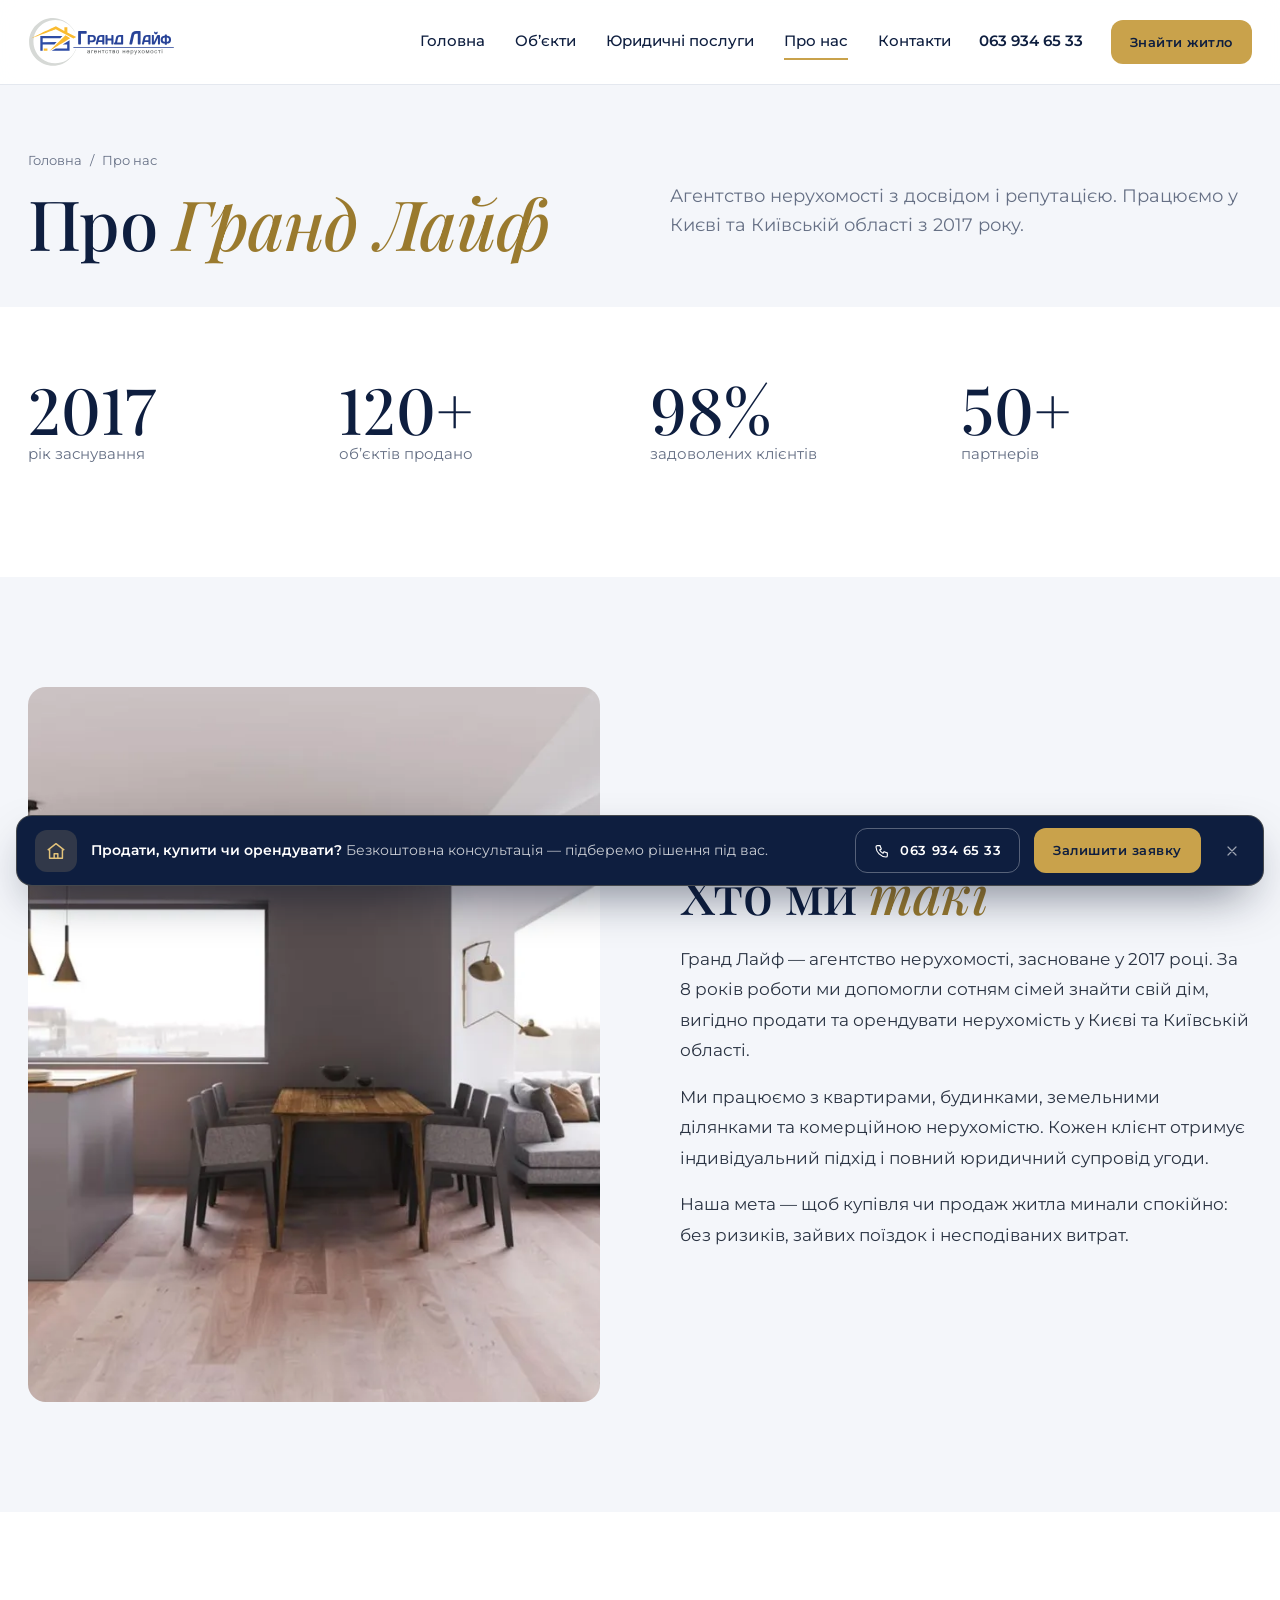
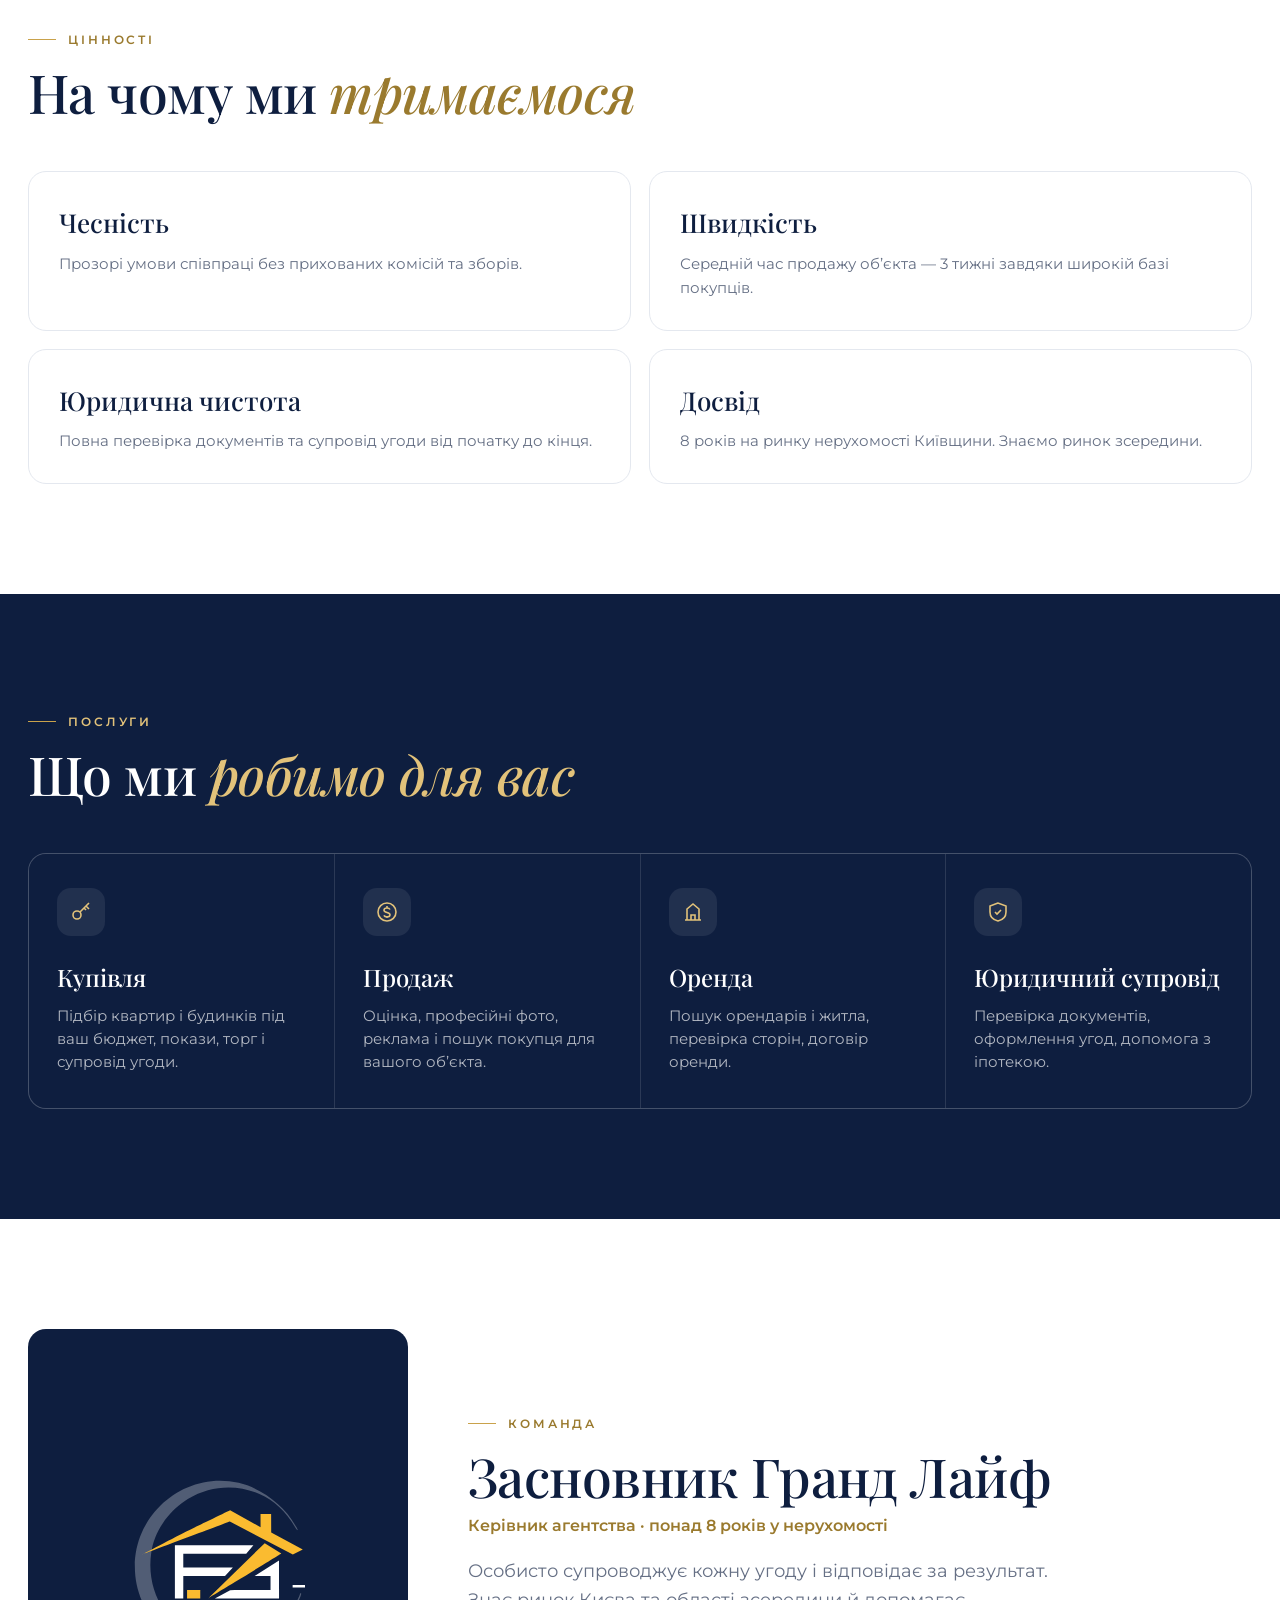
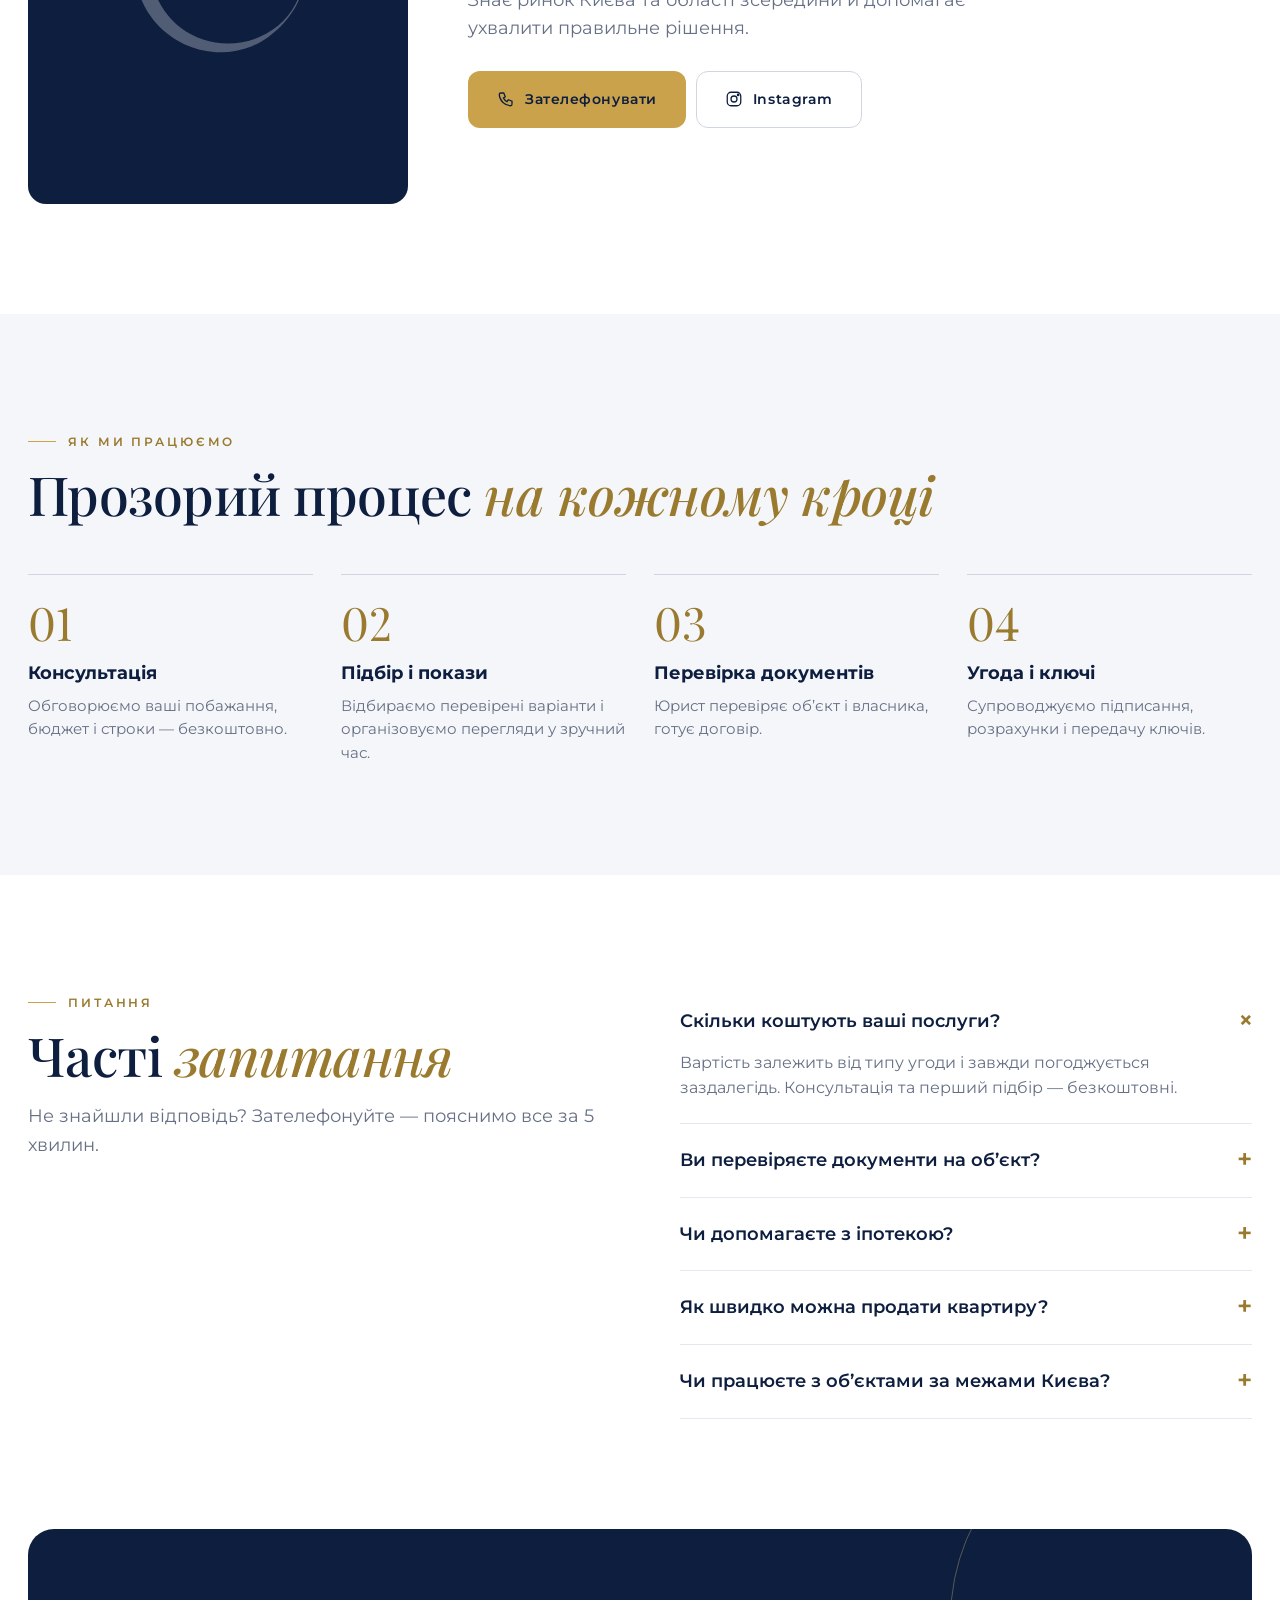
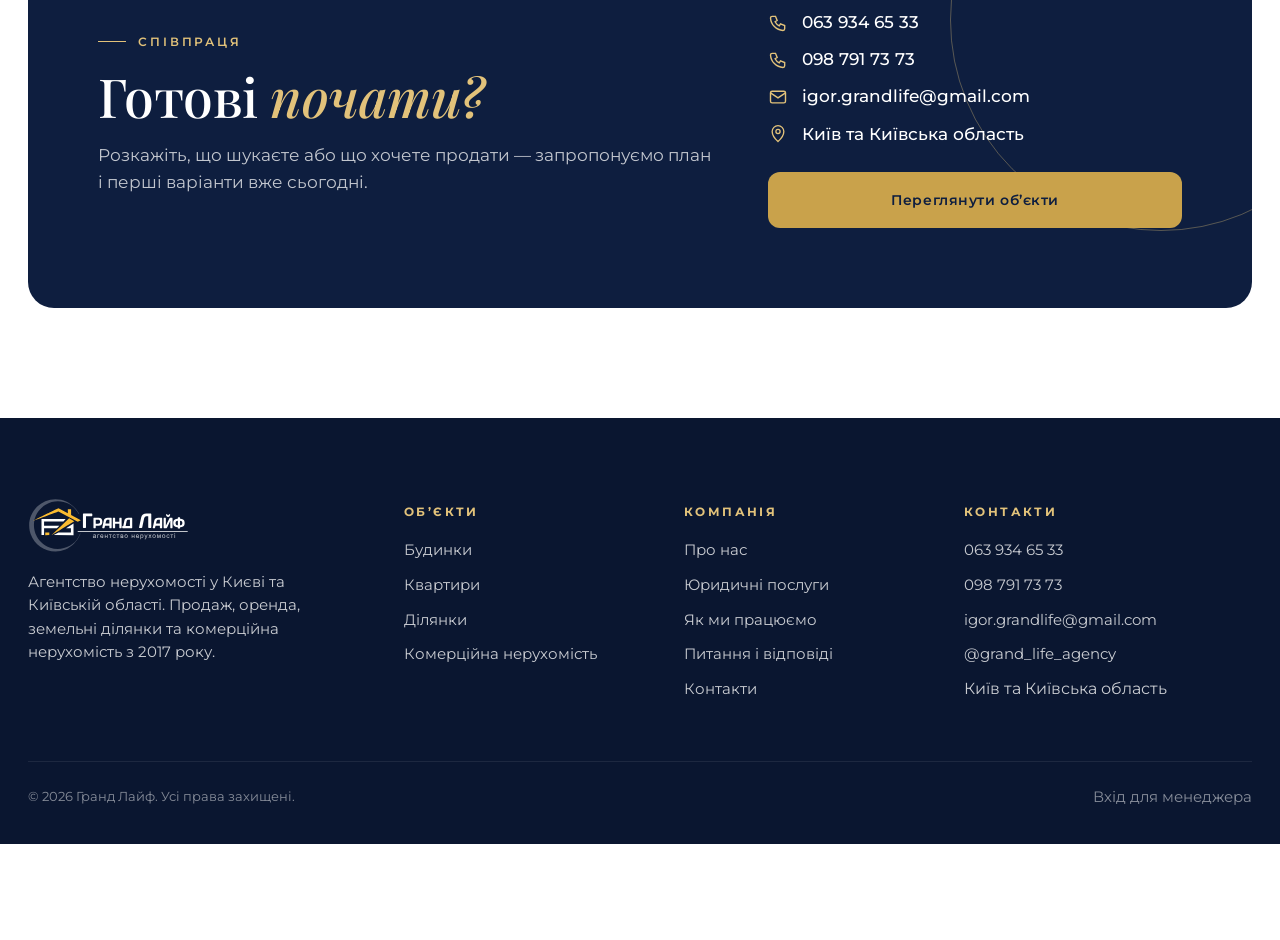
==== about.html @ 52975128 "Add 'Юридичні послуги' page and menu item - legal.html: six legal services from the client (editable" ====
<!DOCTYPE html>
<html lang="uk">
<head>
<meta charset="UTF-8">
<meta name="viewport" content="width=device-width, initial-scale=1.0">
<title>Про нас — Гранд Лайф</title>
<meta name="description" content="Квартири, будинки, земельні ділянки, оренда і комерційна нерухомість у Києві та Київській області. Юридичний супровід угоди з 2017 року.">
<link rel="icon" href="assets/brand/mark.svg" type="image/svg+xml">
<link rel="preconnect" href="https://fonts.googleapis.com"><link rel="preconnect" href="https://fonts.gstatic.com" crossorigin>
<link href="https://fonts.googleapis.com/css2?family=Montserrat:wght@400;500;600;700&family=Playfair+Display:ital,wght@0,400;0,500;0,600;1,500&display=swap" rel="stylesheet">
<link rel="stylesheet" href="theme.css?v=20261131">
<link rel="stylesheet" href="assets/app.css?v=20261131">
<script src="config.js?v=20261131"></script>
</head>
<body>
<main>
  <section class="phead">
    <div class="wrap split" style="align-items:end;gap:60px">
      <div><div class="crumbs"><a href="index.html">Головна</a><span>/</span><span>Про нас</span></div><h1 class="h1 rv" id="aTitle"></h1></div>
      <p class="lead rv" style="--d:.15s" id="aIntro"></p>
    </div>
  </section>

  <section class="sec" style="padding-top:70px">
    <div class="wrap">
      <div class="stats" id="aStats"></div>
    </div>
  </section>

  <section class="sec tint">
    <div class="wrap split">
      <div class="split-img rv-img"><img id="aImg" alt="" loading="lazy"></div>
      <div><span class="kicker rv">Наша історія</span><h2 class="h2 rv" style="margin:14px 0 22px" id="aStoryTitle"></h2><div class="desc" id="aStory"></div></div>
    </div>
  </section>

  <section class="sec">
    <div class="wrap">
      <div class="sec-head"><div><span class="kicker rv">Цінності</span><h2 class="h2 rv">На чому ми <em>тримаємося</em></h2></div></div>
      <div class="values" id="aValues"></div>
    </div>
  </section>

  <section class="sec dark">
    <div class="wrap">
      <div class="sec-head"><div><span class="kicker rv">Послуги</span><h2 class="h2 rv">Що ми <em>робимо для вас</em></h2></div></div>
      <div class="feats rv" id="aServices"></div>
    </div>
  </section>

  <section class="sec" id="team">
    <div class="wrap team">
      <div class="team-photo rv-img" id="tPhoto"></div>
      <div>
        <span class="kicker rv">Команда</span>
        <h2 class="h2 rv" style="margin:14px 0 8px" id="tName"></h2>
        <p class="rv" style="color:var(--accent-ink);font-weight:600;margin:0 0 18px" id="tRole"></p>
        <p class="lead rv" id="tText"></p>
        <div class="rv" style="display:flex;gap:10px;flex-wrap:wrap;margin-top:28px" id="tActions"></div>
      </div>
    </div>
  </section>

  <section class="sec tint" id="process">
    <div class="wrap">
      <div class="sec-head"><div><span class="kicker rv">Як ми працюємо</span><h2 class="h2 rv">Прозорий процес <em>на кожному кроці</em></h2></div></div>
      <div class="steps" id="aSteps"></div>
    </div>
  </section>

  <section class="sec" id="faq">
    <div class="wrap split" style="align-items:start">
      <div><span class="kicker rv">Питання</span><h2 class="h2 rv" style="margin-top:14px">Часті <em>запитання</em></h2><p class="lead rv" style="margin-top:18px">Не знайшли відповідь? Зателефонуйте — пояснимо все за 5 хвилин.</p></div>
      <div class="faq" id="aFaq"></div>
    </div>
  </section>

  <section class="wrap">
    <div class="cta rv">
      <div><span class="kicker">Співпраця</span><h2 class="h2" style="margin:16px 0">Готові <em>почати?</em></h2><p>Розкажіть, що шукаєте або що хочете продати — запропонуємо план і перші варіанти вже сьогодні.</p></div>
      <div class="cta-actions" id="aCta"></div>
    </div>
  </section>
</main>
<script type="module">
import { S, I, esc, layout, reveal, telHref, $ } from './assets/core.js?v=20261131';
layout({ page: 'about' });
const A = S.about;
$('#aTitle').innerHTML = A.title; $('#aIntro').textContent = A.intro;
$('#aStats').innerHTML = A.stats.map(([b, s], i) => `<div class="stat rv" style="--d:${i * .08}s"><b>${esc(b)}</b><span>${esc(s)}</span></div>`).join('');
$('#aImg').src = A.image; $('#aStoryTitle').innerHTML = A.storyTitle;
$('#aStory').innerHTML = A.story.map((p) => `<p class="rv">${esc(p)}</p>`).join('');
$('#aValues').innerHTML = A.values.map(([h, p], i) => `<div class="value rv" style="--d:${(i % 2) * .08}s"><h4>${esc(h)}</h4><p>${esc(p)}</p></div>`).join('');
$('#aServices').innerHTML = A.services.map(([ic, h, p]) => `<div class="feat"><div class="ic">${I[ic]}</div><h4>${esc(h)}</h4><p>${esc(p)}</p></div>`).join('');
const T = A.team;
$('#tPhoto').innerHTML = T.photo ? `<img src="${T.photo}" alt="${esc(T.name)}" style="width:100%;height:100%;object-fit:cover">` : `<img class="mark" src="${S.markLight}" alt="">`;
$('#tName').textContent = T.name; $('#tRole').textContent = T.role; $('#tText').textContent = T.text;
const phone = S.phones?.[0];
$('#tActions').innerHTML = (phone ? `<a class="btn" href="${telHref(phone)}">${I.phone}Зателефонувати</a>` : '') + (S.instagram ? `<a class="btn line" href="https://instagram.com/${esc(S.instagram)}" target="_blank" rel="noopener">${I.insta}Instagram</a>` : '') + (S.telegram ? `<a class="btn line" href="${esc(S.telegram)}" target="_blank" rel="noopener">${I.tg}Telegram</a>` : '');
$('#aSteps').innerHTML = S.steps.map(([h, p], i) => `<div class="step rv" style="--d:${i * .08}s"><h4>${esc(h)}</h4><p>${esc(p)}</p></div>`).join('');
$('#aFaq').innerHTML = A.faq.map(([q, a], i) => `<details class="rv"${i ? '' : ' open'}><summary>${esc(q)}</summary><p>${esc(a)}</p></details>`).join('');
$('#aCta').innerHTML = `<div class="contact-list">${(S.phones || []).map((p) => `<a href="${telHref(p)}">${I.phone}${esc(p)}</a>`).join('')}${S.email ? `<a href="mailto:${esc(S.email)}">${I.mail}${esc(S.email)}</a>` : ''}<a>${I.pin}${esc(S.region)}</a></div><a class="btn" href="catalog.html" style="margin-top:12px">Переглянути об’єкти</a>`;
reveal();
</script>
</body>
</html>
---- theme.css ----
/* Grand Life — глибокий синій, золото, білий */
:root {
  --bg: #FFFFFF; --surface: #FFFFFF; --surface-2: #F4F6FA;
  --ink: #2A3342; --heading: #0E1E3F; --muted: #667085;
  --line: #E4E8EF; --line-strong: #CFD6E2;
  --accent: #C9A24B; --accent-ink: #9A7A2E; --accent-soft: rgba(201, 162, 75, .14); --on-accent: #0E1E3F; --accent-shadow: rgba(201, 162, 75, .6);
  --dark: #0E1E3F; --on-dark: #FFFFFF; --hero-em: #E2C27A;
  --hero-overlay: linear-gradient(90deg, rgba(8, 18, 42, .9) 0%, rgba(8, 18, 42, .62) 42%, rgba(8, 18, 42, .1) 75%), linear-gradient(0deg, rgba(8, 18, 42, .7), transparent 45%);
  --footer-bg: #0A1630; --footer-ink: rgba(255, 255, 255, .78);
  --display: 'Playfair Display', Georgia, serif; --display-weight: 500; --em-style: italic;
  --sans: 'Montserrat', system-ui, -apple-system, 'Segoe UI', sans-serif;
  --card-radius: 18px; --btn-radius: 12px; --logo-h: 50px;
  --ease: cubic-bezier(.22, .7, .15, 1);
}
.btn { font-weight: 600; }
.btn.dark:hover { box-shadow: 0 16px 32px -16px rgba(14, 30, 63, .6); }
---- assets/app.css ----
/* Realty template — layout. Colors and fonts come from theme.css */
* { box-sizing: border-box; }
html { scroll-behavior: smooth; -webkit-text-size-adjust: 100%; }
body { margin: 0; background: var(--bg); color: var(--ink); font-family: var(--sans); font-size: 16px; line-height: 1.6; -webkit-font-smoothing: antialiased; overflow-x: hidden; font-variant-numeric: lining-nums; }
img { max-width: 100%; display: block; }
[hidden] { display: none !important; }
a { color: inherit; }
button, input, select, textarea { font: inherit; color: inherit; }
::selection { background: var(--accent-soft); }
.wrap { width: 100%; max-width: 1280px; margin: 0 auto; padding: 0 28px; }
.sr { position: absolute; width: 1px; height: 1px; overflow: hidden; clip: rect(0 0 0 0); }

/* type */
.kicker { display: inline-flex; align-items: center; gap: 12px; font-size: 12px; font-weight: 600; letter-spacing: .24em; text-transform: uppercase; color: var(--accent-ink); }
.kicker::before { content: ''; width: 28px; height: 1px; background: var(--accent); }
.h1, .h2, .h3 { font-family: var(--display); font-weight: var(--display-weight, 500); margin: 0; letter-spacing: var(--display-tracking, -.01em); color: var(--heading); }
.h1 { font-size: clamp(42px, 6.4vw, 92px); line-height: 1.02; }
.h2 { font-size: clamp(32px, 4.2vw, 56px); line-height: 1.08; }
.h3 { font-size: 26px; line-height: 1.2; }
.h1 em, .h2 em { font-style: var(--em-style, italic); color: var(--accent-ink); }
.lead { font-size: 18px; color: var(--muted); max-width: 580px; }

/* buttons */
.btn { display: inline-flex; align-items: center; justify-content: center; gap: 10px; padding: 16px 28px; border-radius: var(--btn-radius); border: 1px solid transparent; background: var(--accent); color: var(--on-accent); font-weight: 600; font-size: 14px; letter-spacing: .04em; text-decoration: none; cursor: pointer; transition: transform .4s var(--ease), box-shadow .4s var(--ease), background .3s, color .3s, border-color .3s; white-space: nowrap; }
.btn:hover { transform: translateY(-2px); box-shadow: 0 16px 32px -16px var(--accent-shadow); }
.btn svg { width: 18px; height: 18px; flex: none; }
.btn.dark { background: var(--dark); color: var(--on-dark); }
.btn.line { background: transparent; color: var(--heading); border-color: var(--line-strong); }
.btn.line:hover { border-color: var(--accent); box-shadow: none; }
.btn.ghost-light { background: transparent; color: var(--on-dark); border-color: rgba(255, 255, 255, .35); }
.btn.sm { padding: 11px 18px; font-size: 13px; }
.btn.block { width: 100%; }
.link { font-weight: 600; font-size: 14px; color: var(--heading); text-decoration: none; border-bottom: 1px solid var(--accent); padding-bottom: 2px; }
.link:hover { color: var(--accent-ink); }

/* header */
.hdr { position: fixed; inset: 0 0 auto; z-index: 50; transition: background .35s, box-shadow .35s, transform .45s var(--ease); }
.hdr.solid, .hdr.always { background: color-mix(in srgb, var(--bg) 92%, transparent); backdrop-filter: blur(14px); -webkit-backdrop-filter: blur(14px); box-shadow: 0 1px 0 var(--line); }
.hdr.hide { transform: translateY(-100%); }
.hdr .wrap { display: flex; align-items: center; gap: 28px; height: 84px; }
.logo { display: flex; align-items: center; text-decoration: none; flex: none; }
.logo img { height: var(--logo-h, 44px); width: auto; }
.logo .on-dark { display: none; }
.hdr.over-dark:not(.solid) .logo .on-light { display: none; }
.hdr.over-dark:not(.solid) .logo .on-dark { display: block; }
.hdr.over-dark:not(.solid) .nav a, .hdr.over-dark:not(.solid) .hdr-phone { color: var(--on-dark); }
.nav { display: flex; gap: 30px; margin-left: auto; }
.nav a { position: relative; text-decoration: none; font-size: 14.5px; font-weight: 500; color: var(--heading); padding: 6px 0; }
.nav a::after { content: ''; position: absolute; left: 0; right: 0; bottom: 0; height: 1.5px; background: var(--accent); transform: scaleX(0); transform-origin: right; transition: transform .45s var(--ease); }
.nav a:hover::after, .nav a[aria-current]::after { transform: scaleX(1); transform-origin: left; }
.hdr-phone { font-weight: 600; font-size: 14.5px; text-decoration: none; color: var(--heading); white-space: nowrap; }
.burger { display: none; margin-left: auto; width: 46px; height: 46px; border-radius: 50%; border: 1px solid var(--line-strong); background: var(--surface); cursor: pointer; position: relative; }
.burger span { position: absolute; left: 14px; right: 14px; height: 1.5px; background: var(--heading); transition: transform .35s var(--ease); }
.burger span:first-child { top: 19px; } .burger span:last-child { top: 26px; }
.menu-open .burger span:first-child { transform: translateY(3.5px) rotate(45deg); }
.menu-open .burger span:last-child { transform: translateY(-3.5px) rotate(-45deg); }
.drawer { position: fixed; inset: 0; z-index: 45; background: var(--dark); color: var(--on-dark); padding: 110px 28px 40px; display: flex; flex-direction: column; gap: 6px; transform: translateY(-100%); transition: transform .6s var(--ease); }
.menu-open .drawer { transform: none; }
.menu-open { overflow: hidden; }
.drawer a.big { font-family: var(--display); font-size: 40px; text-decoration: none; color: var(--on-dark); line-height: 1.3; }
.drawer .btn { margin-top: 28px; }
.drawer small { margin-top: auto; color: rgba(255, 255, 255, .6); }
.menu-open .hdr { background: transparent !important; box-shadow: none !important; }
.menu-open .hdr .logo .on-light { display: none; }
.menu-open .hdr .logo .on-dark { display: block; }
.menu-open .burger { background: transparent; border-color: rgba(255, 255, 255, .35); }
.menu-open .burger span { background: #fff; }

/* hero */
.hero { position: relative; min-height: 100svh; display: flex; align-items: flex-end; color: var(--on-dark); overflow: hidden; background: var(--dark); }
.hero-bg { position: absolute; inset: 0; }
.hero-bg img { width: 100%; height: 100%; object-fit: cover; transform: scale(1.08); animation: heroZoom 14s var(--ease) forwards; }
@keyframes heroZoom { to { transform: scale(1); } }
.hero-bg::after { content: ''; position: absolute; inset: 0; background: var(--hero-overlay); }
.hero .wrap { position: relative; padding-top: 140px; padding-bottom: 60px; }
.hero .h1 { color: #fff; max-width: 900px; }
.hero .h1 em { color: var(--hero-em); }
.hero .lead { color: rgba(255, 255, 255, .82); margin: 24px 0 0; }
.hero .kicker { color: var(--hero-em); }
.hero .kicker::before { background: var(--hero-em); }

/* search box */
.qsearch { margin-top: 46px; display: grid; grid-template-columns: 1.1fr 1fr 1fr auto; background: var(--surface); border-radius: var(--card-radius); padding: 10px; gap: 6px; box-shadow: 0 30px 60px -30px rgba(0, 0, 0, .5); color: var(--ink); max-width: 980px; }
.qsearch label { display: flex; flex-direction: column; padding: 8px 16px; border-right: 1px solid var(--line); }
.qsearch label:nth-child(3) { border-right: 0; }
.qsearch span { font-size: 11px; font-weight: 600; letter-spacing: .14em; text-transform: uppercase; color: var(--muted); }
.qsearch select, .qsearch input { border: 0; background: transparent; padding: 4px 0; font-size: 15.5px; font-weight: 500; outline: none; width: 100%; }
.qsearch .btn { border-radius: calc(var(--card-radius) - 6px); }
.hero-stats { display: flex; gap: 46px; margin-top: 48px; flex-wrap: wrap; }
.qsearch select.cur { width: auto; padding: 0 0 0 6px; font-size: 11px; font-weight: 700; letter-spacing: .1em; color: var(--muted); cursor: pointer; }
.qsearch .lbl-row { display: flex; align-items: center; gap: 2px; }
.cur-switch { display: inline-flex; gap: 4px; margin-left: 8px; vertical-align: middle; }
.cur-switch button { border: 1px solid var(--line); background: transparent; border-radius: 999px; padding: 1px 9px; font: inherit; font-size: 12px; cursor: pointer; color: var(--muted); letter-spacing: 0; text-transform: none; }
.cur-switch button[aria-pressed="true"] { background: var(--heading); color: #fff; border-color: var(--heading); }
.hero-stats b { display: block; font-family: var(--display); font-size: 40px; font-weight: 500; line-height: 1; color: #fff; }
.hero-stats span { font-size: 13px; color: rgba(255, 255, 255, .7); }

/* sections */
.sec { padding: 110px 0; }
.sec.tint { background: var(--surface-2); }
.sec.dark { background: var(--dark); color: var(--on-dark); }
.sec.dark .h2 { color: #fff; }
.sec.dark .h2 em { color: var(--hero-em); }
.sec.dark .kicker { color: var(--hero-em); }
.sec.dark .lead { color: rgba(255, 255, 255, .72); }
.sec-head { display: flex; justify-content: space-between; align-items: flex-end; gap: 30px; flex-wrap: wrap; margin-bottom: 50px; }
.sec-head .h2 { margin-top: 14px; }

/* categories */
.cats { display: grid; grid-template-columns: repeat(4, 1fr); gap: 18px; }
.cat { position: relative; aspect-ratio: 3 / 4; border-radius: var(--card-radius); overflow: hidden; color: #fff; text-decoration: none; display: flex; flex-direction: column; justify-content: flex-end; padding: 26px; isolation: isolate; }
.cat img { position: absolute; inset: 0; width: 100%; height: 100%; object-fit: cover; z-index: -2; transition: transform 1.2s var(--ease); }
.cat::before { content: ''; position: absolute; inset: 0; z-index: -1; background: linear-gradient(180deg, rgba(0, 0, 0, 0) 35%, rgba(0, 0, 0, .72)); }
.cat:hover img { transform: scale(1.07); }
.cat b { font-family: var(--display); font-size: 30px; font-weight: 500; line-height: 1.1; }
.cat span { font-size: 14px; opacity: .85; margin-top: 4px; }
.cat i { position: absolute; top: 20px; right: 20px; font-style: normal; font-size: 12px; font-weight: 600; padding: 7px 12px; border-radius: 999px; background: rgba(255, 255, 255, .18); backdrop-filter: blur(8px); }

/* property cards */
.grid { display: grid; grid-template-columns: repeat(3, 1fr); gap: 30px 24px; }
.pcard { display: flex; flex-direction: column; text-decoration: none; color: inherit; background: var(--surface); border: 1px solid var(--line); border-radius: var(--card-radius); overflow: hidden; transition: transform .5s var(--ease), box-shadow .5s var(--ease), border-color .3s; }
.pcard:hover { transform: translateY(-6px); box-shadow: 0 30px 50px -30px rgba(0, 0, 0, .35); border-color: var(--line-strong); }
.pcard-img { position: relative; aspect-ratio: 4 / 3; overflow: hidden; background: var(--surface-2); }
.pcard-img img { width: 100%; height: 100%; object-fit: cover; transition: transform 1.1s var(--ease); }
.pcard:hover .pcard-img img { transform: scale(1.06); }
.pcard-img .noimg { position: absolute; inset: 0; display: grid; place-items: center; }
.pcard-img .noimg img { width: 90px; height: auto; opacity: .35; object-fit: contain; }
.badges { position: absolute; left: 14px; top: 14px; display: flex; gap: 6px; flex-wrap: wrap; }
.badge { font-size: 11.5px; font-weight: 600; letter-spacing: .06em; padding: 6px 11px; border-radius: 999px; background: rgba(255, 255, 255, .94); color: var(--heading); }
.badge.accent { background: var(--accent); color: var(--on-accent); }
.badge.sold { background: #2B2B2B; color: #fff; }
.pcount { position: absolute; right: 14px; bottom: 14px; font-size: 12px; font-weight: 600; padding: 5px 10px; border-radius: 999px; background: rgba(0, 0, 0, .55); color: #fff; display: inline-flex; gap: 6px; align-items: center; }
.pcount svg { width: 14px; height: 14px; }
.pcard-body { padding: 20px 22px 22px; display: flex; flex-direction: column; gap: 8px; flex: 1; }
.price { font-family: var(--display); font-size: 28px; font-weight: 500; color: var(--heading); line-height: 1.1; }
.price small { font-family: var(--sans); font-size: 13px; color: var(--muted); font-weight: 500; }
.price-alt { display: block; margin-top: 4px; font-family: var(--sans); font-size: 13px; font-weight: 500; color: var(--muted); letter-spacing: 0; }
.pcard h3 { margin: 0; font-size: 16.5px; font-weight: 600; line-height: 1.35; color: var(--heading); }
.loc { display: flex; gap: 6px; align-items: flex-start; font-size: 14px; color: var(--muted); }
.loc svg { width: 16px; height: 16px; flex: none; margin-top: 2px; color: var(--accent-ink); }
.specs { display: flex; gap: 16px; flex-wrap: wrap; margin-top: auto; padding-top: 14px; border-top: 1px solid var(--line); font-size: 13.5px; color: var(--ink); }
.specs span { display: inline-flex; align-items: center; gap: 6px; }
.specs svg { width: 16px; height: 16px; color: var(--accent-ink); }
.pcard.is-sold .pcard-img img { filter: grayscale(.8); }
.grid.list { grid-template-columns: 1fr; }
.grid.list .pcard { flex-direction: row; }
.grid.list .pcard-img { width: 340px; flex: none; aspect-ratio: auto; min-height: 230px; }
.skeleton { border-radius: var(--card-radius); background: linear-gradient(100deg, var(--surface-2) 30%, var(--surface) 50%, var(--surface-2) 70%); background-size: 300% 100%; animation: sk 1.5s infinite; min-height: 380px; }
@keyframes sk { to { background-position: -300% 0; } }
.empty { grid-column: 1 / -1; padding: 60px 30px; text-align: center; color: var(--muted); border: 1px dashed var(--line-strong); border-radius: var(--card-radius); }
.empty b { display: block; font-family: var(--display); font-size: 28px; font-weight: 500; color: var(--heading); margin-bottom: 8px; }

/* features / steps */
.feats { display: grid; grid-template-columns: repeat(4, 1fr); gap: 1px; background: var(--line); border: 1px solid var(--line); border-radius: var(--card-radius); overflow: hidden; }
.feat { background: var(--surface); padding: 34px 28px; }
.sec.dark .feats { background: rgba(255, 255, 255, .12); border-color: rgba(255, 255, 255, .12); }
.sec.dark .feat { background: var(--dark); }
.feat .ic { width: 48px; height: 48px; border-radius: 14px; display: grid; place-items: center; background: var(--accent-soft); color: var(--accent-ink); margin-bottom: 22px; }
.sec.dark .feat .ic { background: rgba(255, 255, 255, .08); color: var(--hero-em); }
.feat .ic svg { width: 24px; height: 24px; }
.feat h4 { margin: 0 0 8px; font-family: var(--display); font-size: 24px; font-weight: 500; color: var(--heading); }
.sec.dark .feat h4 { color: #fff; }
.feat p { margin: 0; font-size: 14.5px; color: var(--muted); }
.sec.dark .feat p { color: rgba(255, 255, 255, .68); }
.steps { counter-reset: s; display: grid; grid-template-columns: repeat(4, 1fr); gap: 28px; }
.step { counter-increment: s; padding-top: 24px; border-top: 1px solid var(--line-strong); }
.step::before { content: '0' counter(s); display: block; font-family: var(--display); font-size: 46px; color: var(--accent-ink); line-height: 1; margin-bottom: 14px; }
.step h4 { margin: 0 0 8px; font-size: 18px; color: var(--heading); }
.step p { margin: 0; font-size: 14.5px; color: var(--muted); }

/* split */
.split { display: grid; grid-template-columns: 1fr 1fr; gap: 80px; align-items: center; }
.split-img { border-radius: var(--card-radius); overflow: hidden; aspect-ratio: 4 / 5; position: relative; }
.split-img img { width: 100%; height: 100%; object-fit: cover; }
.split-img .float { position: absolute; left: 22px; bottom: 22px; right: 22px; background: var(--surface); border-radius: calc(var(--card-radius) - 4px); padding: 20px 22px; display: flex; gap: 18px; align-items: center; box-shadow: 0 20px 40px -20px rgba(0, 0, 0, .4); }
.split-img .float b { font-family: var(--display); font-size: 38px; color: var(--accent-ink); line-height: 1; font-weight: 500; }
.split-img .float span { font-size: 14px; color: var(--muted); }
.checks { list-style: none; padding: 0; margin: 28px 0 36px; display: grid; gap: 14px; }
.checks li { display: flex; gap: 14px; align-items: flex-start; }
.checks svg { width: 22px; height: 22px; flex: none; color: var(--accent-ink); margin-top: 2px; }
.checks b { display: block; color: var(--heading); }
.checks span { font-size: 14.5px; color: var(--muted); }

/* stats strip */
.stats { display: grid; grid-template-columns: repeat(4, 1fr); gap: 20px; }
.stat b { display: block; font-family: var(--display); font-size: clamp(44px, 5vw, 68px); font-weight: 500; line-height: 1; color: var(--heading); }
.stat span { color: var(--muted); font-size: 14.5px; }

/* contact band */
.cta { position: relative; overflow: hidden; border-radius: calc(var(--card-radius) + 8px); background: var(--dark); color: var(--on-dark); padding: 80px 70px; display: grid; grid-template-columns: 1.2fr .8fr; gap: 50px; align-items: center; }
.cta::after { content: ''; position: absolute; right: -120px; top: -120px; width: 420px; height: 420px; border-radius: 50%; border: 1px solid var(--hero-em); opacity: .35; }
.cta .h2 { color: #fff; }
.cta .kicker { color: var(--hero-em); }
.cta .kicker::before { background: var(--hero-em); }
.cta .h2 em { color: var(--hero-em); }
.cta p { color: rgba(255, 255, 255, .75); font-size: 17px; }
.cta-actions { display: flex; flex-direction: column; gap: 12px; position: relative; z-index: 1; }
.contact-list { display: grid; gap: 10px; }
.contact-list a { display: flex; gap: 14px; align-items: center; text-decoration: none; color: #fff; font-size: 17px; font-weight: 500; }
.contact-list svg { width: 20px; height: 20px; color: var(--hero-em); }

/* footer */
.ftr { background: var(--footer-bg); color: var(--footer-ink); padding: 80px 0 34px; margin-top: 110px; }
.ftr-grid { display: grid; grid-template-columns: 1.4fr 1fr 1fr 1.2fr; gap: 40px; }
.ftr p { font-size: 14.5px; max-width: 330px; margin: 18px 0 0; }
.ftr h5 { margin: 4px 0 16px; font-size: 12px; letter-spacing: .2em; text-transform: uppercase; color: var(--hero-em); }
.ftr ul { list-style: none; padding: 0; margin: 0; display: grid; gap: 9px; }
.ftr a { text-decoration: none; font-size: 14.5px; }
.ftr a:hover { color: var(--hero-em); }
.ftr-bottom { display: flex; justify-content: space-between; flex-wrap: wrap; gap: 14px; margin-top: 60px; padding-top: 24px; border-top: 1px solid rgba(255, 255, 255, .12); font-size: 13px; opacity: .65; }

/* page head */
.phead { padding: 150px 0 50px; background: var(--surface-2); }
.phead .h1 { font-size: clamp(38px, 5.4vw, 72px); margin-top: 16px; }
.crumbs { font-size: 13px; color: var(--muted); display: flex; gap: 8px; flex-wrap: wrap; }
.crumbs a { text-decoration: none; }
.crumbs a:hover { color: var(--accent-ink); }

/* catalog */
.cat-layout { display: grid; grid-template-columns: 300px 1fr; gap: 40px; align-items: start; padding-top: 40px; }
.filters { position: sticky; top: 104px; background: var(--surface); border: 1px solid var(--line); border-radius: var(--card-radius); padding: 24px; display: grid; gap: 22px; max-height: calc(100vh - 124px); overflow: auto; }
.filters h3 { margin: 0; font-size: 18px; color: var(--heading); display: flex; justify-content: space-between; align-items: center; }
.filters h3 button { border: 0; background: none; color: var(--accent-ink); font-size: 13px; font-weight: 600; cursor: pointer; }
.fgroup > span { display: block; font-size: 12px; font-weight: 600; letter-spacing: .14em; text-transform: uppercase; color: var(--muted); margin-bottom: 10px; }
.chips { display: flex; flex-wrap: wrap; gap: 6px; }
.chip { border: 1px solid var(--line-strong); background: var(--surface); border-radius: 999px; padding: 8px 14px; font-size: 13.5px; font-weight: 500; cursor: pointer; transition: .25s; color: var(--ink); }
.chip:hover { border-color: var(--accent); }
.chip[aria-pressed="true"] { background: var(--dark); border-color: var(--dark); color: var(--on-dark); }
.range { display: grid; grid-template-columns: 1fr 1fr; gap: 8px; }
.field { width: 100%; border: 1px solid var(--line-strong); border-radius: 12px; padding: 12px 14px; background: var(--bg); font-size: 14.5px; outline: none; transition: border-color .25s, box-shadow .25s; }
.field::placeholder { color: color-mix(in srgb, var(--muted) 55%, transparent); }
.field:focus { border-color: var(--accent); box-shadow: 0 0 0 4px var(--accent-soft); }
.check { display: flex; gap: 10px; align-items: center; font-size: 14.5px; cursor: pointer; }
.check input { width: 18px; height: 18px; accent-color: var(--accent-ink); }
.toolbar { display: flex; justify-content: space-between; align-items: center; gap: 14px; flex-wrap: wrap; margin-bottom: 24px; }
.toolbar .count { font-size: 15px; color: var(--muted); }
.toolbar .count b { color: var(--heading); font-size: 18px; }
.toolbar-r { display: flex; gap: 10px; align-items: center; }
.toolbar select { width: auto; padding: 11px 14px; }
.viewbtn { width: 44px; height: 44px; border-radius: 12px; border: 1px solid var(--line-strong); background: var(--surface); display: grid; place-items: center; cursor: pointer; }
.viewbtn[aria-pressed="true"] { background: var(--dark); color: var(--on-dark); border-color: var(--dark); }
.viewbtn svg { width: 18px; height: 18px; }
.filters-open { display: none; }
.active-tags { display: flex; gap: 8px; flex-wrap: wrap; margin-bottom: 18px; }
.active-tags button { border: 0; background: var(--accent-soft); color: var(--accent-ink); border-radius: 999px; padding: 7px 12px; font-size: 13px; font-weight: 600; cursor: pointer; }

/* object page */
.obj { padding-top: 110px; }
.gallery { display: grid; grid-template-columns: 2fr 1fr; grid-template-rows: 1fr 1fr; gap: 10px; height: min(620px, 70vh); border-radius: var(--card-radius); overflow: hidden; margin-top: 22px; }
.gallery button { border: 0; padding: 0; cursor: zoom-in; position: relative; overflow: hidden; background: var(--surface-2); }
.gallery button img { width: 100%; height: 100%; object-fit: cover; transition: transform 1s var(--ease); }
.gallery button:hover img { transform: scale(1.04); }
.gallery button:first-child { grid-row: span 2; }
.gallery.one { grid-template-columns: 1fr; }
.gallery.two { grid-template-columns: 1fr 1fr; grid-template-rows: 1fr; }
.gallery.two button:first-child { grid-row: auto; }
.gallery .more { position: absolute; inset: 0; background: rgba(0, 0, 0, .45); color: #fff; display: grid; place-items: center; font-size: 18px; font-weight: 600; }
.gallery .noimg { display: grid; place-items: center; height: 100%; }
.gallery .noimg img { width: 140px; height: auto; opacity: .3; object-fit: contain; }
.obj-grid { display: grid; grid-template-columns: 1fr 380px; gap: 50px; margin-top: 40px; align-items: start; }
.obj-title { display: flex; flex-wrap: wrap; gap: 8px; margin-bottom: 14px; }
.obj-title .badge { background: var(--accent-soft); color: var(--accent-ink); }
.obj .h1 { font-size: clamp(32px, 4vw, 52px); }
.obj .loc { font-size: 16px; margin-top: 12px; }
.keyfacts { display: grid; grid-template-columns: repeat(4, 1fr); gap: 1px; background: var(--line); border: 1px solid var(--line); border-radius: var(--card-radius); overflow: hidden; margin: 34px 0; }
.keyfacts div { background: var(--surface); padding: 20px; }
.keyfacts b { display: block; font-family: var(--display); font-size: 26px; font-weight: 500; color: var(--heading); line-height: 1.1; }
.keyfacts span { font-size: 13px; color: var(--muted); }
.block { padding: 34px 0; border-top: 1px solid var(--line); }
.block > h2 { font-family: var(--display); font-weight: 500; font-size: 30px; margin: 0 0 20px; color: var(--heading); }
.desc { font-size: 16.5px; line-height: 1.85; color: var(--ink); }
.desc p { margin: 0 0 16px; white-space: pre-line; }
.desc .dh { font-family: var(--sans); font-size: 13px; font-weight: 700; letter-spacing: .14em; text-transform: uppercase; color: var(--accent-ink); margin: 26px 0 8px; }
.desc .dh:first-child { margin-top: 0; }
.desc.clamped { max-height: 360px; overflow: hidden; -webkit-mask-image: linear-gradient(#000 70%, transparent); mask-image: linear-gradient(#000 70%, transparent); }
.spec-table { display: grid; grid-template-columns: 1fr 1fr; gap: 0 40px; }
.spec-table div { display: flex; justify-content: space-between; gap: 16px; padding: 13px 0; border-bottom: 1px solid var(--line); font-size: 15px; }
.spec-table span { color: var(--muted); }
.spec-table b { font-weight: 600; color: var(--heading); text-align: right; }
.feat-list { display: flex; flex-wrap: wrap; gap: 10px; }
.feat-list span { display: inline-flex; align-items: center; gap: 8px; padding: 10px 14px; border-radius: 12px; background: var(--surface-2); font-size: 14.5px; }
.feat-list svg { width: 16px; height: 16px; color: var(--accent-ink); }
.side { position: sticky; top: 104px; display: grid; gap: 16px; }
.side-card { background: var(--surface); border: 1px solid var(--line); border-radius: var(--card-radius); padding: 28px; box-shadow: 0 30px 60px -40px rgba(0, 0, 0, .3); }
.side-card .price { font-size: 38px; }
.side-card .per { color: var(--muted); font-size: 14px; margin-top: 4px; }
.side-card hr { border: 0; border-top: 1px solid var(--line); margin: 22px 0; }
.agent { display: flex; gap: 14px; align-items: center; margin-bottom: 18px; }
.agent .av { width: 52px; height: 52px; border-radius: 50%; background: var(--dark); display: grid; place-items: center; overflow: hidden; flex: none; }
.agent .av img { width: 70%; height: auto; }
.agent b { display: block; color: var(--heading); }
.agent span { font-size: 13px; color: var(--muted); }
.side-actions { display: grid; gap: 10px; }
.side-actions .row { display: grid; grid-template-columns: 1fr 1fr; gap: 10px; }
.calc { display: grid; gap: 12px; }
.calc label { display: grid; gap: 6px; font-size: 13px; color: var(--muted); }
.calc output { display: block; font-family: var(--display); font-size: 32px; color: var(--heading); }
.calc input[type=range] { width: 100%; accent-color: var(--accent-ink); }
.map-link { display: flex; gap: 14px; align-items: center; padding: 20px; border-radius: var(--card-radius); background: var(--surface-2); text-decoration: none; }
.map-link svg { width: 28px; height: 28px; color: var(--accent-ink); flex: none; }
.map-link b { display: block; color: var(--heading); }
.map-link span { font-size: 14px; color: var(--muted); }
.lightbox { position: fixed; inset: 0; z-index: 90; background: rgba(8, 10, 14, .95); display: grid; grid-template-rows: auto 1fr auto; opacity: 0; visibility: hidden; transition: opacity .35s; }
.lightbox.open { opacity: 1; visibility: visible; }
.lb-top { display: flex; justify-content: space-between; align-items: center; padding: 18px 24px; color: #fff; font-size: 14px; }
.lb-stage { position: relative; display: grid; place-items: center; overflow: hidden; touch-action: pan-y; }
.lb-stage img { max-width: 92vw; max-height: 78vh; object-fit: contain; border-radius: 8px; }
.lb-btn { position: absolute; top: 50%; transform: translateY(-50%); width: 56px; height: 56px; border-radius: 50%; border: 1px solid rgba(255, 255, 255, .3); background: rgba(255, 255, 255, .08); color: #fff; cursor: pointer; display: grid; place-items: center; }
.lb-btn svg { width: 22px; height: 22px; }
.lb-prev { left: 20px; } .lb-next { right: 20px; }
.lb-close { border: 0; background: none; color: #fff; cursor: pointer; width: 44px; height: 44px; display: grid; place-items: center; }
.lb-close svg { width: 24px; height: 24px; }
.lb-thumbs { display: flex; gap: 8px; justify-content: center; padding: 16px; overflow-x: auto; }
.lb-thumbs button { border: 2px solid transparent; padding: 0; border-radius: 8px; overflow: hidden; width: 74px; height: 54px; flex: none; cursor: pointer; opacity: .55; background: none; }
.lb-thumbs button[aria-current] { border-color: var(--hero-em); opacity: 1; }
.lb-thumbs img { width: 100%; height: 100%; object-fit: cover; }
.mobile-bar { display: none; }

/* about */
.values { display: grid; grid-template-columns: repeat(2, 1fr); gap: 18px; }
.value { padding: 30px; border-radius: var(--card-radius); background: var(--surface); border: 1px solid var(--line); }
.value h4 { margin: 0 0 8px; font-family: var(--display); font-size: 26px; font-weight: 500; color: var(--heading); }
.value p { margin: 0; color: var(--muted); font-size: 15px; }
.team { display: grid; grid-template-columns: 380px 1fr; gap: 60px; align-items: center; }
.team-photo { aspect-ratio: 4 / 5; border-radius: var(--card-radius); background: var(--dark); display: grid; place-items: center; overflow: hidden; }
.team-photo img.mark { width: 46%; height: auto; }
.faq details { border-bottom: 1px solid var(--line); padding: 22px 0; }
.faq summary { cursor: pointer; list-style: none; display: flex; justify-content: space-between; gap: 20px; font-size: 18px; font-weight: 600; color: var(--heading); }
.faq summary::-webkit-details-marker { display: none; }
.faq summary::after { content: '+'; font-size: 26px; line-height: 1; color: var(--accent-ink); transition: transform .3s; }
.faq details[open] summary::after { transform: rotate(45deg); }
.faq p { margin: 14px 0 0; color: var(--muted); max-width: 760px; }

/* reveal */
.js .rv { opacity: 0; transform: translateY(34px); transition: opacity .9s var(--ease), transform 1s var(--ease); transition-delay: var(--d, 0s); }
.js .rv.in { opacity: 1; transform: none; }
.js .rv-img > img { clip-path: inset(0 0 100% 0); transition: clip-path 1.3s var(--ease), transform 1.2s var(--ease); transition-delay: var(--d, 0s); }
.js .rv-img.in > img { clip-path: inset(0 0 0 0); }
@media (prefers-reduced-motion: reduce) { *, *::before, *::after { animation: none !important; transition: none !important; } .js .rv, .js .rv-img > img { opacity: 1; transform: none; clip-path: none; } }

/* toast */
.toast { position: fixed; left: 50%; bottom: 26px; transform: translateX(-50%); background: var(--dark); color: var(--on-dark); padding: 12px 20px; border-radius: 999px; font-size: 14px; font-weight: 600; z-index: 100; animation: tin .3s var(--ease); }
@keyframes tin { from { opacity: 0; transform: translate(-50%, 10px); } }

/* responsive */
@media (max-width: 1100px) {
  .nav, .hdr-phone, .hdr .wrap > .btn { display: none; }
  .burger { display: block; }
  .cats { grid-template-columns: repeat(2, 1fr); }
  .grid { grid-template-columns: repeat(2, 1fr); }
  .feats, .steps, .stats { grid-template-columns: repeat(2, 1fr); }
  .split, .team { grid-template-columns: 1fr; gap: 50px; }
  .split-img { aspect-ratio: 4 / 3; }
  .cta { grid-template-columns: 1fr; padding: 60px 40px; }
  .ftr-grid { grid-template-columns: 1fr 1fr; }
  .cat-layout { grid-template-columns: 1fr; }
  .filters { position: fixed; inset: 0; z-index: 70; border-radius: 0; max-height: none; transform: translateX(-100%); transition: transform .5s var(--ease); padding: 24px 22px 100px; }
  .filters.open { transform: none; }
  .filters-open { display: inline-flex; }
  .filters .apply { position: fixed; left: 22px; right: 22px; bottom: 20px; }
  .obj-grid { grid-template-columns: 1fr; }
  .side { position: static; }
}
@media (min-width: 1101px) { .filters .apply, .filters .close-f { display: none; } }
@media (max-width: 760px) {
  .wrap { padding: 0 18px; }
  .hdr .wrap { height: 70px; }
  .logo img { height: calc(var(--logo-h, 44px) * .82); }
  .hero .wrap { padding-bottom: 36px; }
  .qsearch { grid-template-columns: 1fr; }
  .qsearch label { border-right: 0; border-bottom: 1px solid var(--line); }
  .qsearch label:nth-child(3) { border-bottom: 0; }
  .hero-stats { gap: 26px; }
  .hero-stats b { font-size: 32px; }
  .sec { padding: 76px 0; }
  .cats { gap: 12px; }
  .cat { padding: 18px; aspect-ratio: 3 / 3.6; }
  .cat b { font-size: 22px; }
  .grid, .feats, .steps { grid-template-columns: 1fr; }
  .stats { grid-template-columns: 1fr 1fr; gap: 30px 16px; }
  .toolbar-r { width: 100%; }
  .toolbar-r select { flex: 1; min-width: 0; }
  .viewbtn { display: none; }
  .grid.list .pcard { flex-direction: column; }
  .grid.list .pcard-img { width: 100%; min-height: 0; aspect-ratio: 4 / 3; }
  .values { grid-template-columns: 1fr; }
  .cta { padding: 46px 24px; }
  .ftr-grid { grid-template-columns: 1fr; }
  .phead { padding: 116px 0 36px; }
  .gallery { grid-template-columns: 1fr; grid-template-rows: 1fr; height: 62vw; min-height: 260px; }
  .gallery button:not(:first-child) { display: none; }
  .gallery button:first-child { grid-row: auto; }
  .gallery .count-m { position: absolute; right: 12px; bottom: 12px; }
  .keyfacts { grid-template-columns: 1fr 1fr; }
  .spec-table { grid-template-columns: 1fr; }
  .lb-btn { display: none; }
  .mobile-bar { display: grid; grid-template-columns: 1fr 1fr; gap: 10px; position: fixed; left: 0; right: 0; bottom: 0; z-index: 40; padding: 12px 16px calc(12px + env(safe-area-inset-bottom)); background: var(--surface); box-shadow: 0 -10px 30px -10px rgba(0, 0, 0, .2); }
  body.has-bar { padding-bottom: 80px; }
}

/* Невисокі екрани ноутбуків: перший екран вміщає заголовок, цифри і пошук, вивіска на фото лишається відкритою. */
@media (min-width: 761px) and (max-height: 860px) {
  .hero .wrap { padding-top: 112px; padding-bottom: 34px; }
  .hero .h1 { font-size: clamp(40px, 7.4vh, 76px); }
  .hero .lead { margin-top: 14px; }
  .hero-stats { margin-top: 24px; }
  .hero-stats b { font-size: 34px; }
  .qsearch { margin-top: 24px; }
}

/* ── Реклама для власників: вікно і банер (assets/promo.js) ── */
.promo { position: fixed; inset: 0; z-index: 90; display: grid; place-items: center; padding: 16px; background: rgba(8, 18, 42, .62); backdrop-filter: blur(6px); opacity: 0; transition: opacity .3s var(--ease); }
.promo.on { opacity: 1; }
.promo[hidden] { display: none; }
.promo-card { position: relative; display: grid; grid-template-columns: 0.9fr 1.1fr; width: min(920px, 100%); max-height: calc(100dvh - 32px); overflow: auto; background: var(--surface); border-radius: calc(var(--card-radius) + 6px); box-shadow: 0 40px 90px -30px rgba(0, 0, 0, .6); transform: translateY(18px) scale(.98); transition: transform .45s var(--ease); }
.promo.on .promo-card { transform: none; }
.promo-x { position: absolute; top: 14px; right: 14px; z-index: 2; width: 40px; height: 40px; border-radius: 50%; border: 0; background: rgba(255, 255, 255, .92); color: var(--heading); display: grid; place-items: center; cursor: pointer; box-shadow: 0 4px 14px rgba(0, 0, 0, .12); }
.promo-x svg { width: 18px; height: 18px; }
.promo-side { position: relative; min-height: 100%; background: var(--dark); }
.promo-side img { position: absolute; inset: 0; width: 100%; height: 100%; object-fit: cover; opacity: .85; }
.promo-side::after { content: ''; position: absolute; inset: 0; background: linear-gradient(180deg, rgba(14, 30, 63, 0) 40%, rgba(14, 30, 63, .85)); }
.promo-badge { position: absolute; left: 24px; bottom: 24px; z-index: 1; color: #fff; }
.promo-badge b { display: block; font-family: var(--display); font-size: 40px; font-weight: 500; line-height: 1; color: var(--hero-em); }
.promo-badge span { font-size: 13px; color: rgba(255, 255, 255, .8); }
.promo-body { padding: 44px 40px 36px; }
.promo-body .h2 { font-size: clamp(28px, 3.2vw, 38px); line-height: 1.12; margin-top: 12px; }
.promo-lead { color: var(--muted); font-size: 15px; line-height: 1.6; margin: 14px 0 22px; }
.promo-choice { display: grid; grid-template-columns: 1fr 1fr; gap: 10px; margin-bottom: 14px; }
.promo-choice button { display: flex; gap: 10px; align-items: flex-start; text-align: left; padding: 14px; border-radius: 14px; border: 1.5px solid var(--line-strong); background: var(--bg); color: var(--ink); cursor: pointer; font: inherit; transition: border-color .2s, background .2s, box-shadow .2s; }
.promo-choice button svg { width: 26px; height: 26px; flex: none; color: var(--accent-ink); }
.promo-choice b { display: block; font-size: 14.5px; color: var(--heading); }
.promo-choice small { display: block; font-size: 12px; color: var(--muted); margin-top: 2px; }
.promo-choice button[aria-pressed="true"] { border-color: var(--accent); background: var(--accent-soft); box-shadow: 0 0 0 3px var(--accent-soft); }
.promo-fields { display: grid; grid-template-columns: 1fr 1fr; gap: 10px; margin-bottom: 12px; }
.promo-hp { position: absolute; left: -9999px; width: 1px; height: 1px; opacity: 0; }
.promo-err { min-height: 0; margin: 8px 0 0; font-size: 13px; color: #B3261E; }
.promo-err:empty { display: none; }
.promo-alt { margin: 14px 0 0; font-size: 13.5px; color: var(--muted); text-align: center; }
.promo-alt a { color: var(--heading); font-weight: 600; text-decoration: none; border-bottom: 1px solid var(--accent); }
.promo-done { text-align: center; padding: 30px 0 10px; }
.promo-done-ic { display: inline-grid; place-items: center; width: 64px; height: 64px; border-radius: 50%; background: var(--accent-soft); color: var(--accent-ink); margin-bottom: 8px; }
.promo-done-ic svg { width: 30px; height: 30px; }
body.promo-open { overflow: hidden; }

.promo-bar { position: fixed; left: 0; right: 0; bottom: 0; z-index: 80; padding: 0 16px 14px; transform: translateY(120%); transition: transform .5s var(--ease); pointer-events: none; }
.promo-bar.on { transform: none; }
.promo-bar[hidden] { display: none; }
.promo-bar .wrap { pointer-events: auto; display: flex; align-items: center; gap: 14px; padding: 12px 14px 12px 18px; background: var(--dark); color: #fff; border-radius: 16px; box-shadow: 0 20px 50px -18px rgba(8, 18, 42, .7); border: 1px solid rgba(226, 194, 122, .25); }
.promo-bar-ic { display: grid; place-items: center; width: 42px; height: 42px; flex: none; border-radius: 12px; background: rgba(226, 194, 122, .16); color: var(--hero-em); }
.promo-bar-ic svg { width: 22px; height: 22px; }
.promo-bar p { margin: 0; flex: 1; font-size: 14px; line-height: 1.45; color: rgba(255, 255, 255, .78); }
.promo-bar p b { color: #fff; font-weight: 600; }
.promo-bar .btn.line { color: #fff; border-color: rgba(255, 255, 255, .3); }
.promo-bar .btn.line svg { width: 16px; height: 16px; }
.promo-bar-x { width: 34px; height: 34px; flex: none; border: 0; border-radius: 50%; background: transparent; color: rgba(255, 255, 255, .6); cursor: pointer; display: grid; place-items: center; }
.promo-bar-x:hover { color: #fff; background: rgba(255, 255, 255, .08); }
.promo-bar-x svg { width: 16px; height: 16px; }
body.has-promo-bar { padding-bottom: 96px; }

@media (max-width: 760px) {
  .promo { padding: 0; align-items: end; }
  .promo-card { grid-template-columns: 1fr; border-radius: 22px 22px 0 0; max-height: 92dvh; }
  .promo-side { min-height: 120px; height: 120px; }
  .promo-badge { left: 18px; bottom: 14px; }
  .promo-badge b { font-size: 28px; }
  .promo-body { padding: 24px 18px 22px; }
  .promo-lead { margin: 10px 0 16px; font-size: 14px; }
  .promo-choice button { padding: 12px 10px; }
  .promo-choice small { display: none; }
  .promo-fields { grid-template-columns: 1fr; }
  .promo-bar { padding: 0 10px 10px; }
  .promo-bar .wrap { gap: 10px; padding: 10px 10px 10px 12px; }
  .promo-bar-ic, .promo-bar p span, .promo-bar-call span { display: none; }
  .promo-bar p { font-size: 13px; }
  .promo-bar-call { padding: 10px; }
  body.has-promo-bar { padding-bottom: 80px; }
}
.promo-bar .pb-m { display: none; }
@media (max-width: 760px) {
  .promo-body .kicker { display: none; }
  .promo-body .h2 { margin-top: 0; font-size: 26px; }
  .promo-side { min-height: 96px; height: 96px; }
  .promo-badge b { font-size: 24px; }
  .promo-choice { margin-bottom: 10px; }
  .promo-choice button svg { width: 22px; height: 22px; }
  .promo-bar .wrap { gap: 8px; padding: 8px 6px 8px 14px; }
  .promo-bar p b { font-size: 13px; }
  .promo-bar .btn.sm { padding: 10px 14px; }
  .promo-bar .pb-d { display: none; }
  .promo-bar .pb-m { display: inline; }
  .promo-bar-x { width: 28px; height: 28px; }
}

/* Вікно реклами: крок «Ви власник чи шукаєте оренду?» */
.promo-who { display: grid; gap: 12px; }
.promo-who button { display: flex; align-items: center; gap: 14px; width: 100%; text-align: left; padding: 18px; border-radius: 16px; border: 1.5px solid var(--line-strong); background: var(--bg); color: var(--ink); cursor: pointer; font: inherit; transition: border-color .2s, background .2s, transform .3s var(--ease), box-shadow .3s; }
.promo-who button:hover, .promo-who button:focus-visible { border-color: var(--accent); background: var(--accent-soft); transform: translateY(-1px); box-shadow: 0 14px 30px -20px var(--accent-shadow); outline: none; }
.promo-who button > svg:first-child { width: 30px; height: 30px; flex: none; color: var(--accent-ink); }
.promo-who button > svg:last-child { width: 20px; height: 20px; flex: none; margin-left: auto; color: var(--muted); }
.promo-who b { display: block; font-size: 16px; color: var(--heading); }
.promo-who small { display: block; font-size: 13px; color: var(--muted); margin-top: 3px; line-height: 1.45; }
.promo-back { display: inline-flex; align-items: center; gap: 6px; margin: -8px 0 14px; padding: 6px 10px 6px 6px; border: 0; border-radius: 999px; background: transparent; color: var(--muted); font: inherit; font-size: 13px; font-weight: 600; cursor: pointer; }
.promo-back:hover { background: var(--surface-2); color: var(--heading); }
.promo-back svg { width: 16px; height: 16px; }
.promo-objs-l { font-size: 11px; font-weight: 600; letter-spacing: .14em; text-transform: uppercase; color: var(--muted); margin: 4px 0 8px; }
.promo-objs { display: flex; flex-wrap: wrap; gap: 8px; margin-bottom: 14px; }
.promo-objs button { padding: 9px 14px; border-radius: 999px; border: 1.5px solid var(--line-strong); background: var(--bg); color: var(--heading); font: inherit; font-size: 13.5px; font-weight: 600; cursor: pointer; transition: border-color .2s, background .2s; }
.promo-objs button[aria-pressed="true"] { border-color: var(--heading); background: var(--heading); color: #fff; }
.promo-side img { transition: opacity .3s; }
@media (max-width: 760px) {
  .promo-who button { padding: 14px; }
  .promo-who small { font-size: 12px; }
  .promo-objs { margin-bottom: 10px; }
  .promo-objs button { padding: 8px 12px; }
}

/* ── Міні-лендинг для реклами (lead.html) ── */
body.landing { min-height: 100dvh; display: flex; flex-direction: column; background: var(--dark); color: #fff; }
.ld-bg { position: fixed; inset: 0; z-index: 0; }
.ld-bg img { width: 100%; height: 100%; object-fit: cover; }
.ld-bg::after { content: ''; position: absolute; inset: 0; background: linear-gradient(180deg, rgba(8, 18, 42, .82), rgba(8, 18, 42, .9)); }
.ld-top, .ld-main, .ld-foot { position: relative; z-index: 1; }
.ld-top { display: flex; align-items: center; justify-content: space-between; gap: 12px; padding: 18px clamp(16px, 4vw, 48px); }
.ld-logo img { height: calc(var(--logo-h, 50px) * 1.05); display: block; }
.ld-top .btn.line.ld-call { color: #fff; border-color: rgba(255, 255, 255, .35); }
.ld-main { flex: 1; display: flex; flex-direction: column; align-items: center; justify-content: center; gap: 26px; padding: 12px 16px 28px; }
.ld-card { transform: none; max-height: none; overflow: visible; color: var(--ink); }
.ld-card .promo-side { border-radius: calc(var(--card-radius) + 6px) 0 0 calc(var(--card-radius) + 6px); overflow: hidden; }
.ld-points { list-style: none; margin: 0; padding: 0; display: grid; grid-template-columns: repeat(3, 1fr); gap: 14px; width: min(920px, 100%); }
.ld-points li { padding: 14px 16px; border-radius: 14px; background: rgba(255, 255, 255, .06); border: 1px solid rgba(255, 255, 255, .1); }
.ld-points b { display: block; color: var(--hero-em); font-family: var(--display); font-size: 19px; font-weight: 500; }
.ld-points span { font-size: 13px; color: rgba(255, 255, 255, .72); }
.ld-foot { text-align: center; padding: 0 16px 22px; font-size: 12.5px; color: rgba(255, 255, 255, .55); }
.ld-foot a { color: rgba(255, 255, 255, .8); }
@media (max-width: 760px) {
  .ld-top { padding: 12px 16px; }
  .ld-logo img { height: 40px; }
  .ld-main { padding: 0 0 20px; justify-content: flex-start; }
  .ld-card { border-radius: 22px; width: calc(100% - 20px); }
  .ld-card .promo-side { border-radius: 22px 22px 0 0; }
  .ld-points { grid-template-columns: 1fr; width: calc(100% - 20px); gap: 8px; }
}

/* ── Юридичні послуги (legal.html) ── */
.legal-grid { display: grid; grid-template-columns: repeat(3, 1fr); gap: 18px; }
.legal-card { display: flex; flex-direction: column; padding: 30px 28px 26px; border-radius: var(--card-radius); background: var(--surface); border: 1px solid var(--line); transition: border-color .3s, box-shadow .4s var(--ease), transform .4s var(--ease); }
.legal-card:hover { border-color: var(--accent); box-shadow: 0 24px 50px -30px rgba(14, 30, 63, .35); transform: translateY(-3px); }
.legal-card .ic { width: 52px; height: 52px; border-radius: 14px; display: grid; place-items: center; background: var(--accent-soft); color: var(--accent-ink); margin-bottom: 20px; }
.legal-card .ic svg { width: 26px; height: 26px; }
.legal-card h3 { font-family: var(--display); font-weight: 500; font-size: 22px; line-height: 1.2; color: var(--heading); margin: 0 0 10px; }
.legal-card p { color: var(--muted); font-size: 14.5px; line-height: 1.6; margin: 0 0 22px; flex: 1; }
.legal-card .btn { align-self: flex-start; }
.legal-order { display: grid; grid-template-columns: 1fr 1fr; gap: 50px; align-items: start; background: var(--surface); border-radius: calc(var(--card-radius) + 6px); padding: 50px; box-shadow: 0 30px 70px -45px rgba(14, 30, 63, .45); }
.legal-form { display: grid; gap: 14px; }
.legal-form .f span { display: block; font-size: 12px; font-weight: 600; letter-spacing: .08em; text-transform: uppercase; color: var(--muted); margin-bottom: 6px; }
@media (max-width: 1100px) { .legal-grid { grid-template-columns: 1fr 1fr; } }
@media (max-width: 760px) {
  .legal-grid { grid-template-columns: 1fr; }
  .legal-card { padding: 24px 20px 22px; }
  .legal-order { grid-template-columns: 1fr; gap: 26px; padding: 26px 18px; }
}
.legal-order .contact-list a { color: var(--heading); border-color: var(--line); }
.legal-order .contact-list a:hover { color: var(--accent-ink); }
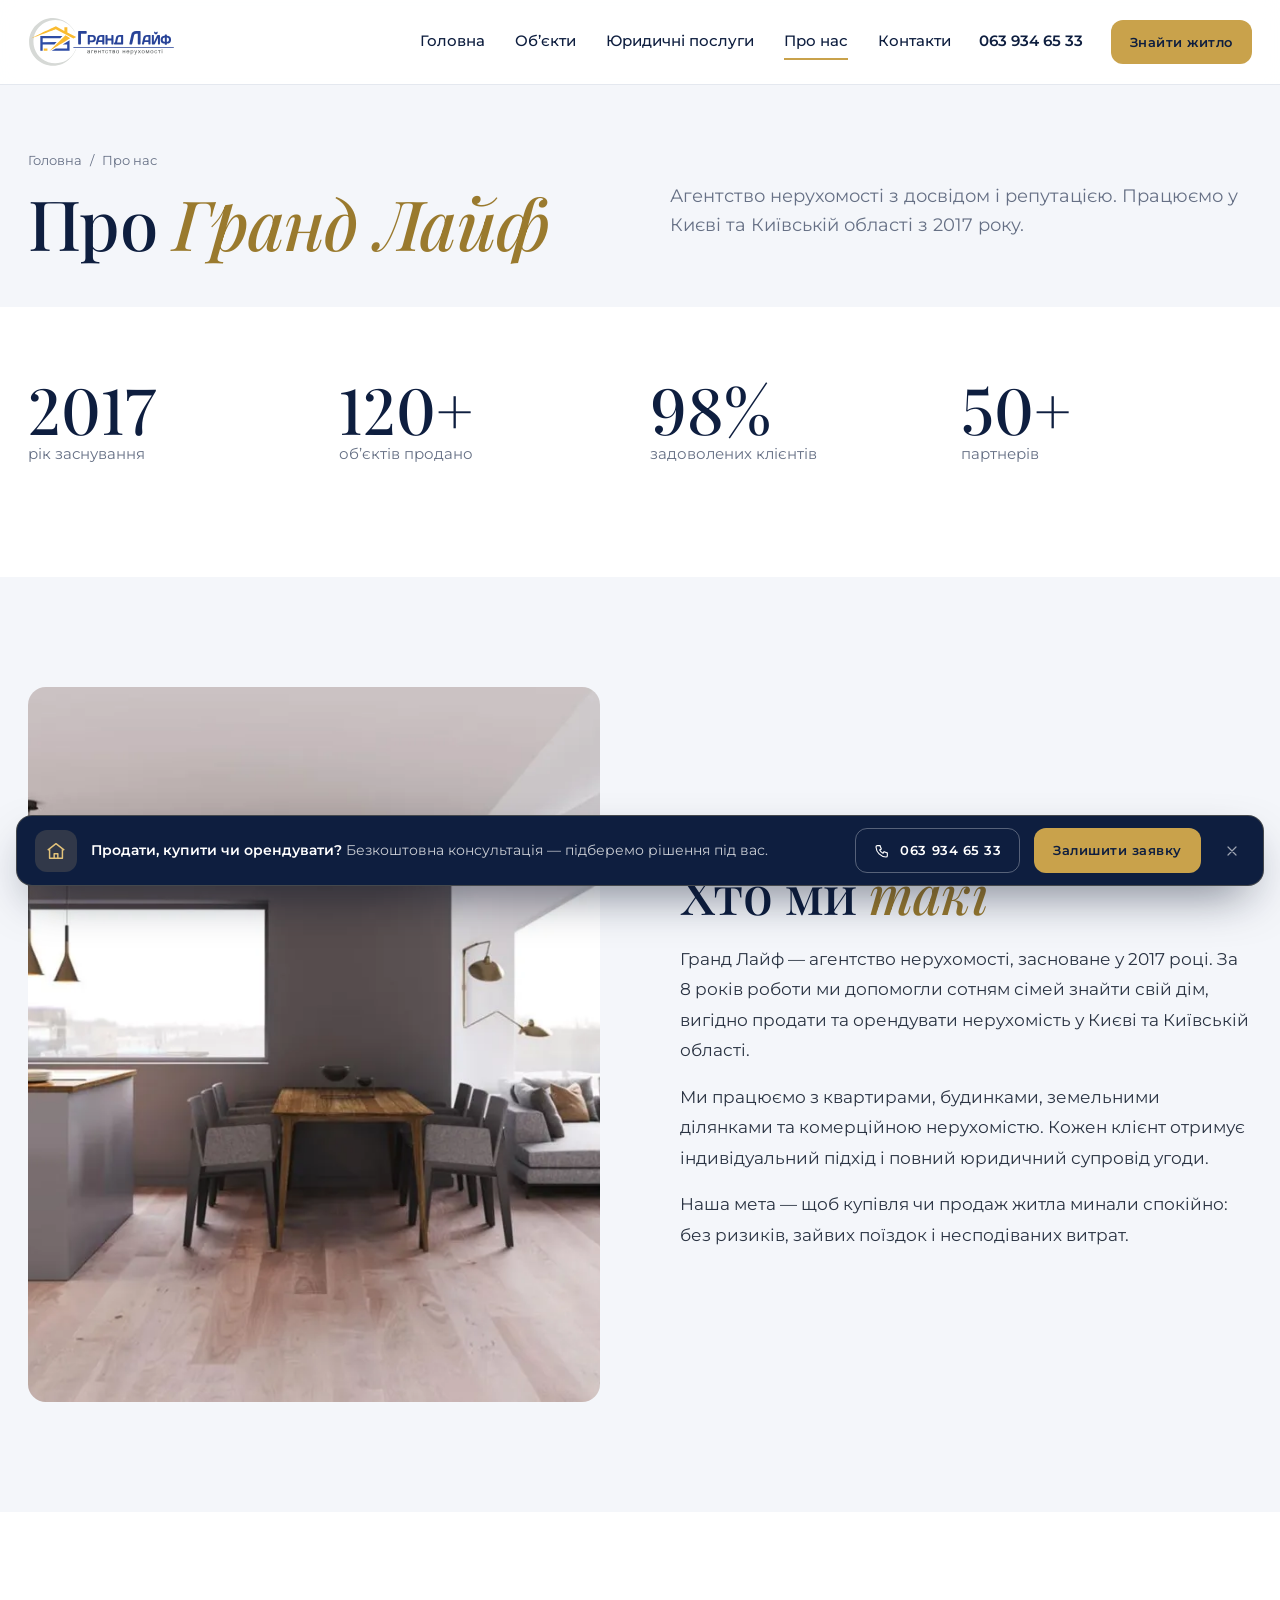
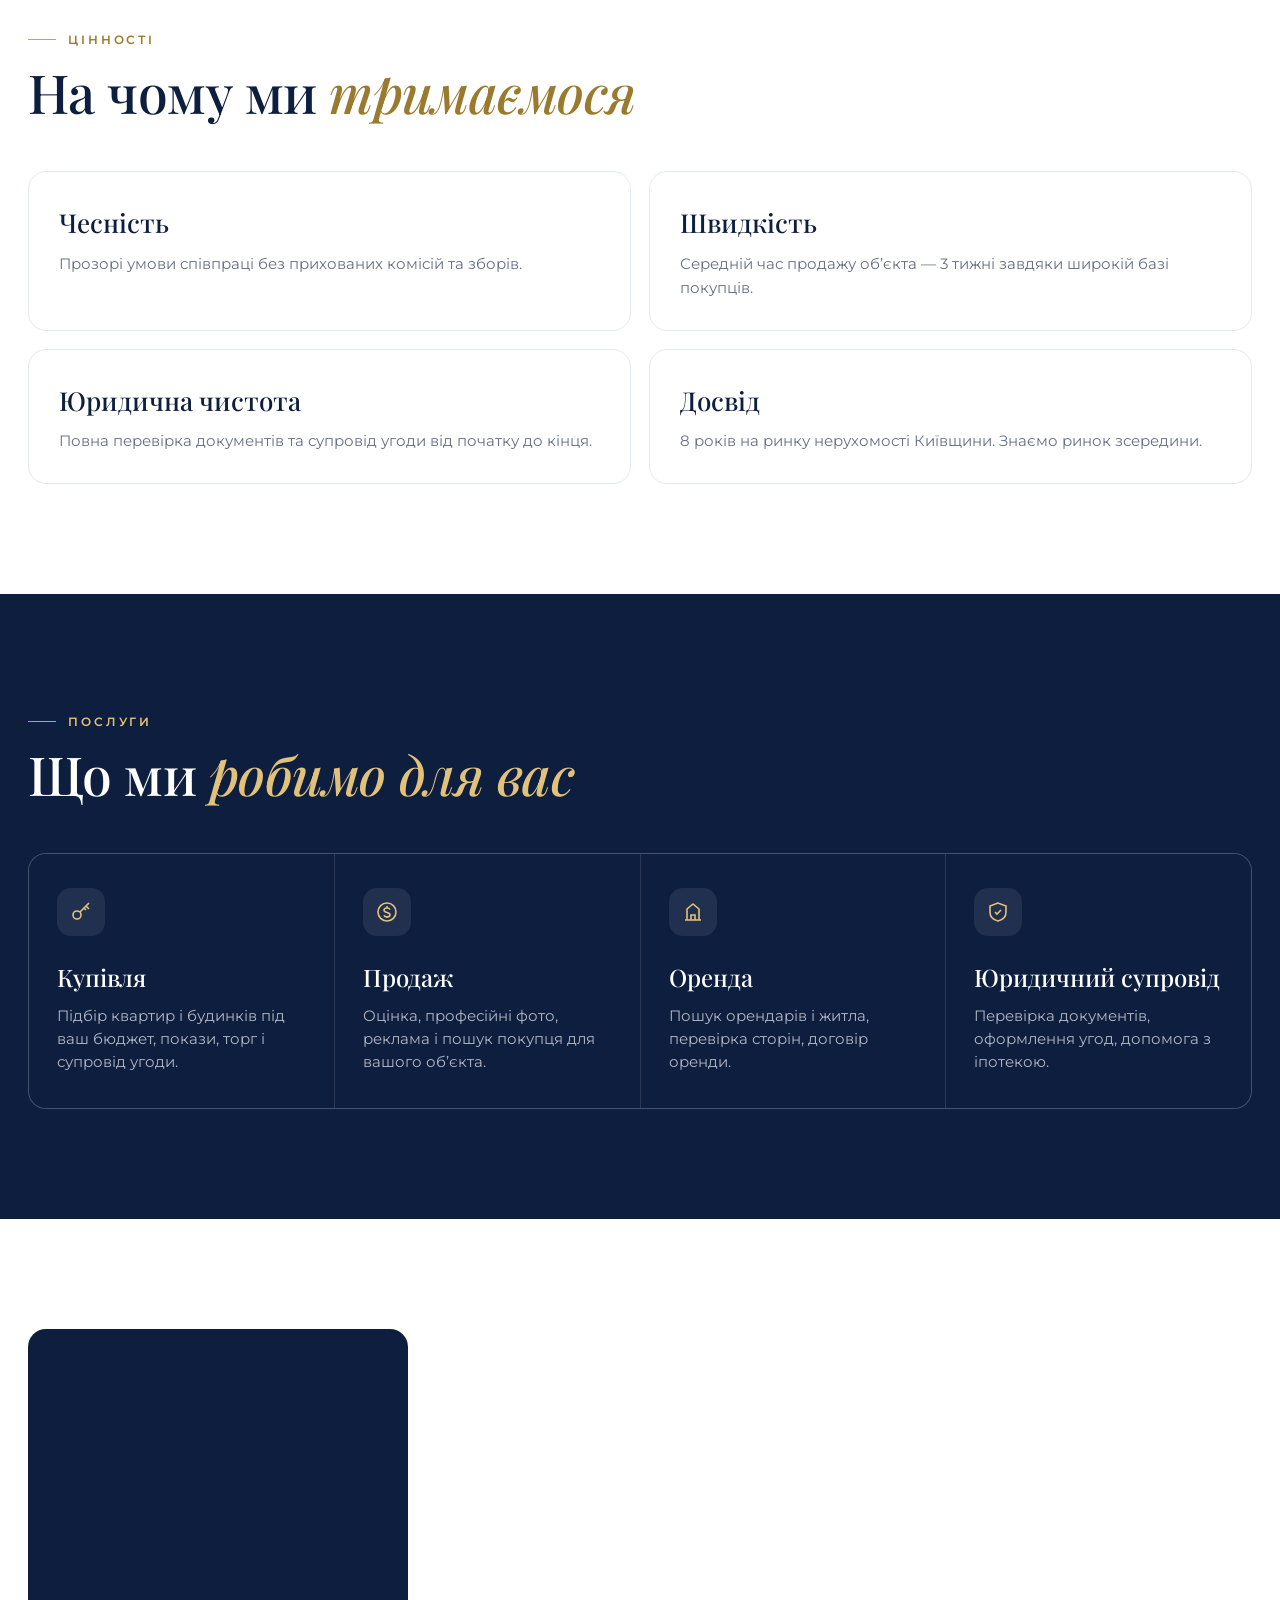
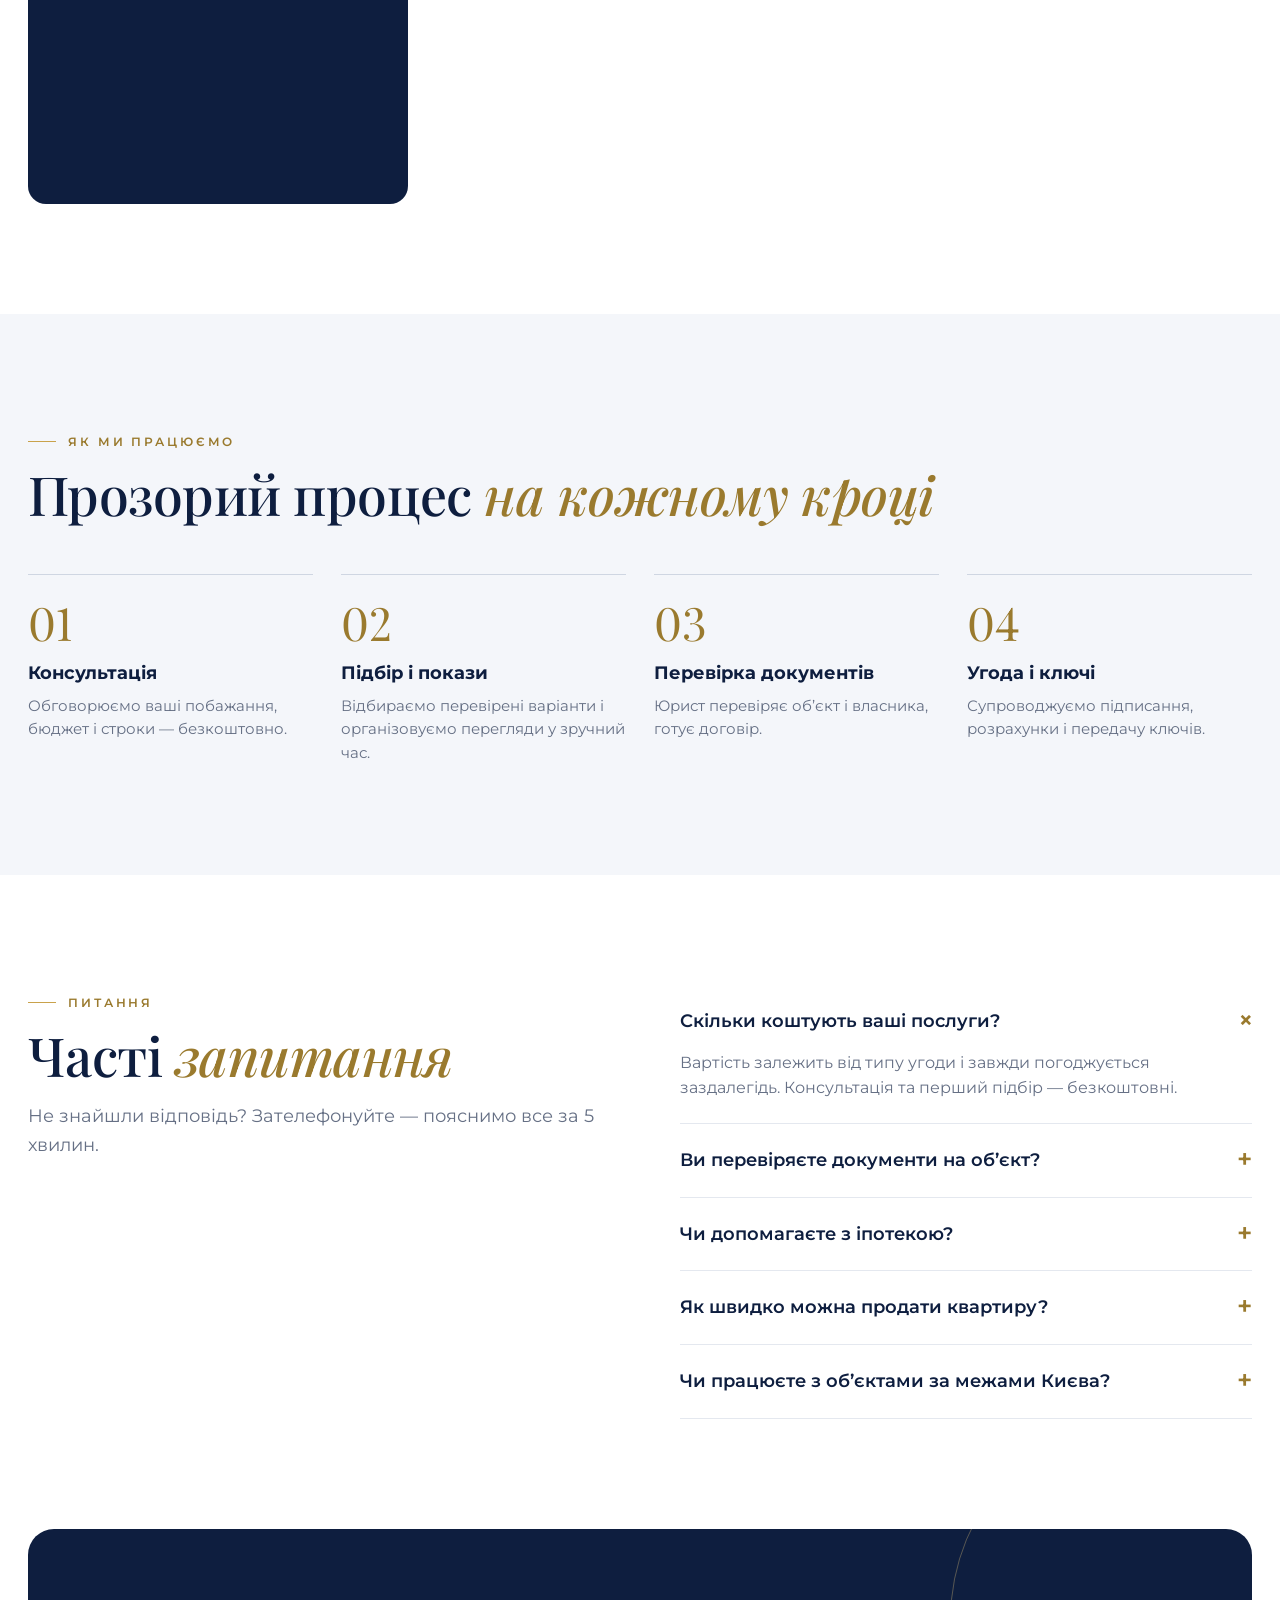
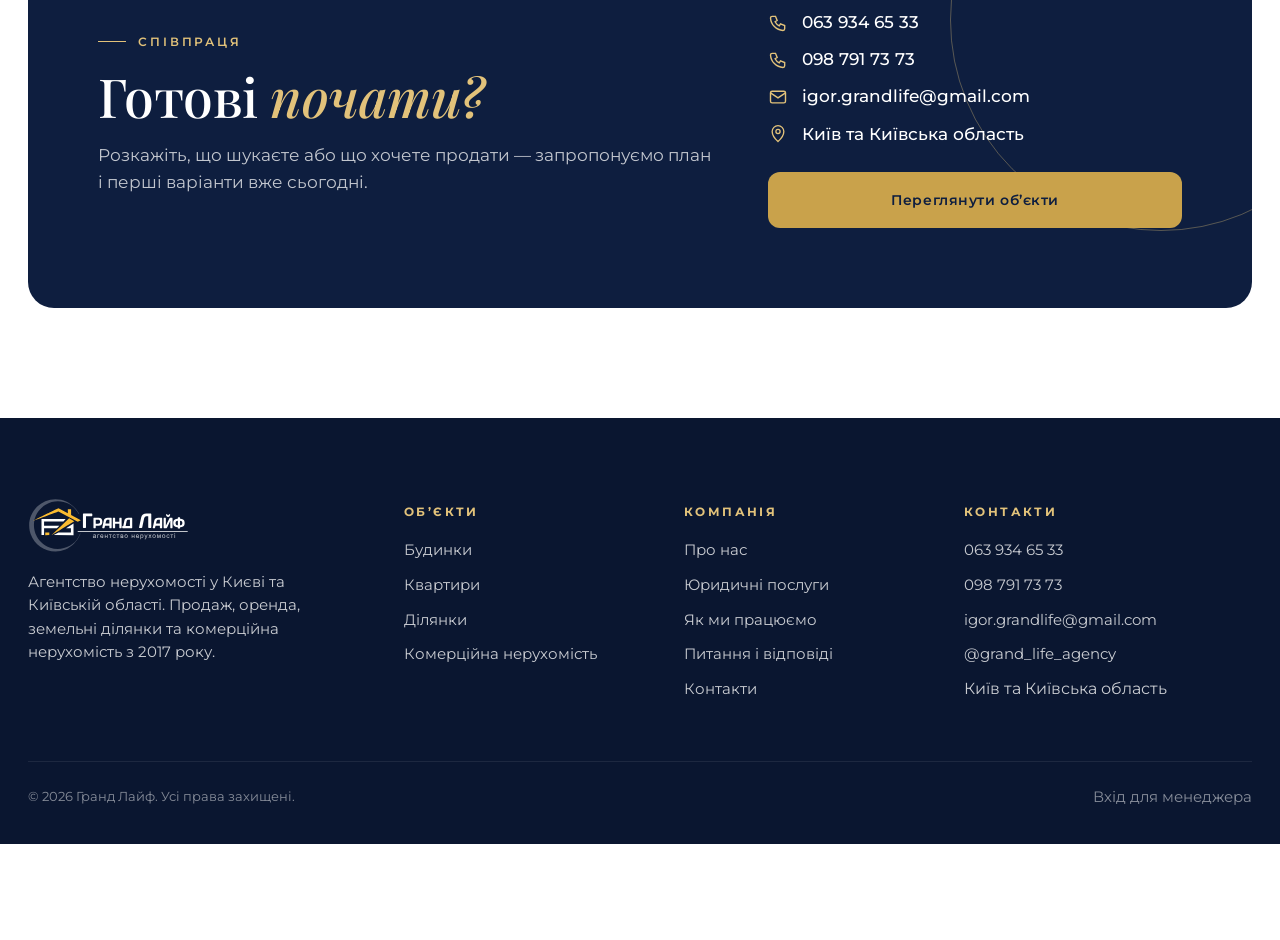
==== commit ec520434: "Land purpose: 'Під будівництво житлового будинку (ІЖБ)', drop 'Сільськогосподарське' Old saved value" ====
--- a/about.html
+++ b/about.html
@@ -8,9 +8,9 @@
 <link rel="icon" href="assets/brand/mark.svg" type="image/svg+xml">
 <link rel="preconnect" href="https://fonts.googleapis.com"><link rel="preconnect" href="https://fonts.gstatic.com" crossorigin>
 <link href="https://fonts.googleapis.com/css2?family=Montserrat:wght@400;500;600;700&family=Playfair+Display:ital,wght@0,400;0,500;0,600;1,500&display=swap" rel="stylesheet">
-<link rel="stylesheet" href="theme.css?v=20261131">
-<link rel="stylesheet" href="assets/app.css?v=20261131">
-<script src="config.js?v=20261131"></script>
+<link rel="stylesheet" href="theme.css?v=20261135">
+<link rel="stylesheet" href="assets/app.css?v=20261135">
+<script src="config.js?v=20261135"></script>
 </head>
 <body>
 <main>
@@ -83,7 +83,7 @@
   </section>
 </main>
 <script type="module">
-import { S, I, esc, layout, reveal, telHref, $ } from './assets/core.js?v=20261131';
+import { S, I, esc, layout, reveal, telHref, $ } from './assets/core.js?v=20261135';
 layout({ page: 'about' });
 const A = S.about;
 $('#aTitle').innerHTML = A.title; $('#aIntro').textContent = A.intro;
--- a/assets/app.css
+++ b/assets/app.css
@@ -561,3 +561,28 @@
 }
 .legal-order .contact-list a { color: var(--heading); border-color: var(--line); }
 .legal-order .contact-list a:hover { color: var(--accent-ink); }
+
+/* Калькулятор іпотеки: програми фінансування */
+.calc-progs { display: flex; flex-wrap: wrap; gap: 6px; }
+.calc-progs button { padding: 7px 14px; border-radius: 999px; border: 1.5px solid var(--line-strong); background: var(--bg); color: var(--heading); font: inherit; font-size: 13px; font-weight: 600; cursor: pointer; }
+.calc-progs button[aria-pressed="true"] { background: var(--heading); border-color: var(--heading); color: #fff; }
+.calc-note { font-size: 12.5px; color: var(--muted); margin-top: -4px; }
+.calc output small { font-family: var(--sans); font-size: 14px; color: var(--muted); }
+
+.calc select.field { margin-top: 2px; padding: 10px 12px; font-size: 14px; color: var(--heading); }
+.calc-check { display: flex !important; grid-template-columns: none; align-items: center; gap: 8px !important; font-size: 13.5px !important; color: var(--heading) !important; cursor: pointer; }
+.calc-check input { width: 18px; height: 18px; accent-color: var(--accent-ink); }
+.calc-rate { font-size: 13.5px; color: var(--muted); }
+.calc-rate b { color: var(--heading); }
+.calc-after { font-size: 13px; color: var(--muted); margin-top: 2px; }
+.calc-sum { display: grid; gap: 6px; margin: 0; padding-top: 10px; border-top: 1px solid var(--line); }
+.calc-sum div { display: flex; justify-content: space-between; gap: 10px; font-size: 13.5px; }
+.calc-sum dt { color: var(--muted); }
+.calc-sum dd { margin: 0; font-weight: 600; color: var(--heading); }
+.calc-note { font-size: 12px !important; line-height: 1.5; }
+
+/* Значки програм фінансування */
+.fin-badges { display: flex; flex-wrap: wrap; gap: 6px; margin-top: 10px; }
+.fin-badges span { display: inline-flex; align-items: center; gap: 5px; padding: 5px 11px; border-radius: 999px; background: var(--accent-soft); color: var(--accent-ink); border: 1px solid color-mix(in srgb, var(--accent) 45%, transparent); font-size: 12px; font-weight: 700; letter-spacing: .02em; }
+.fin-badges span::before { content: ''; width: 6px; height: 6px; border-radius: 50%; background: var(--accent); }
+.pcard .fin-badges { margin-top: 8px; }
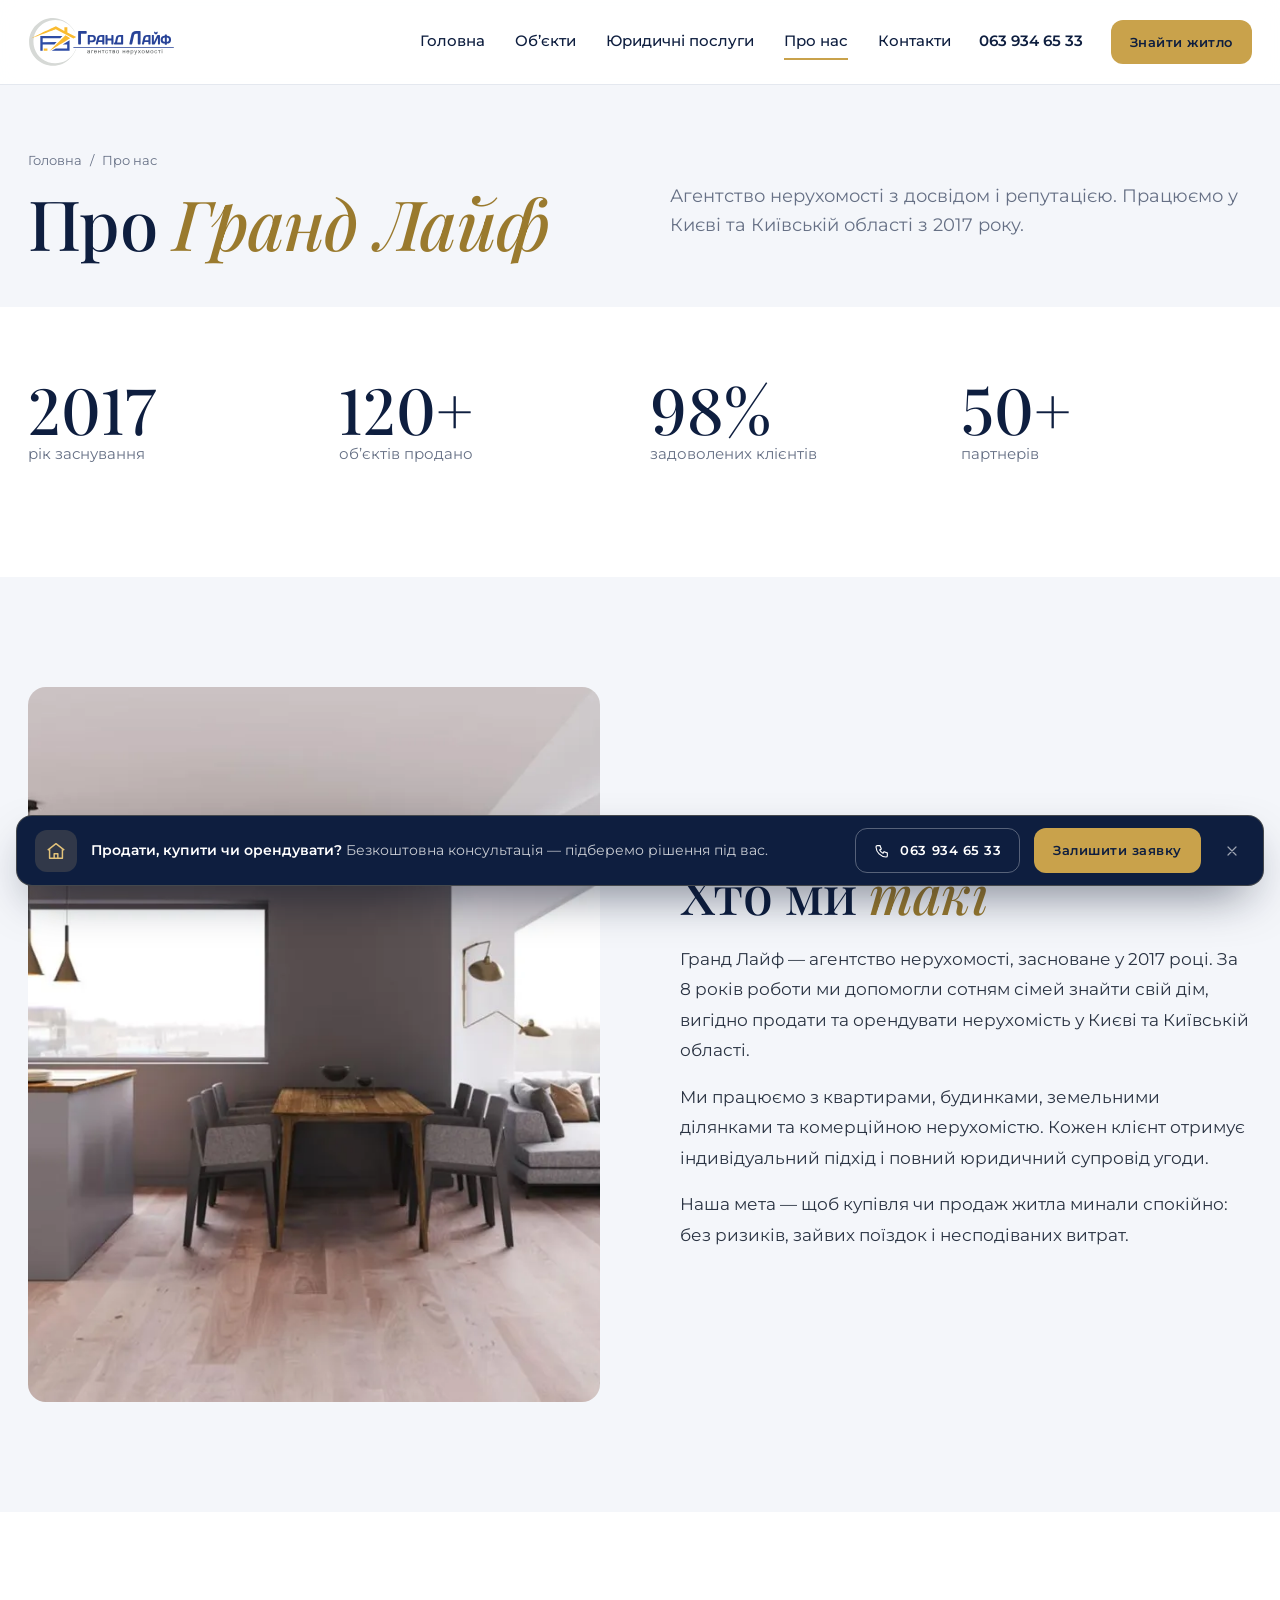
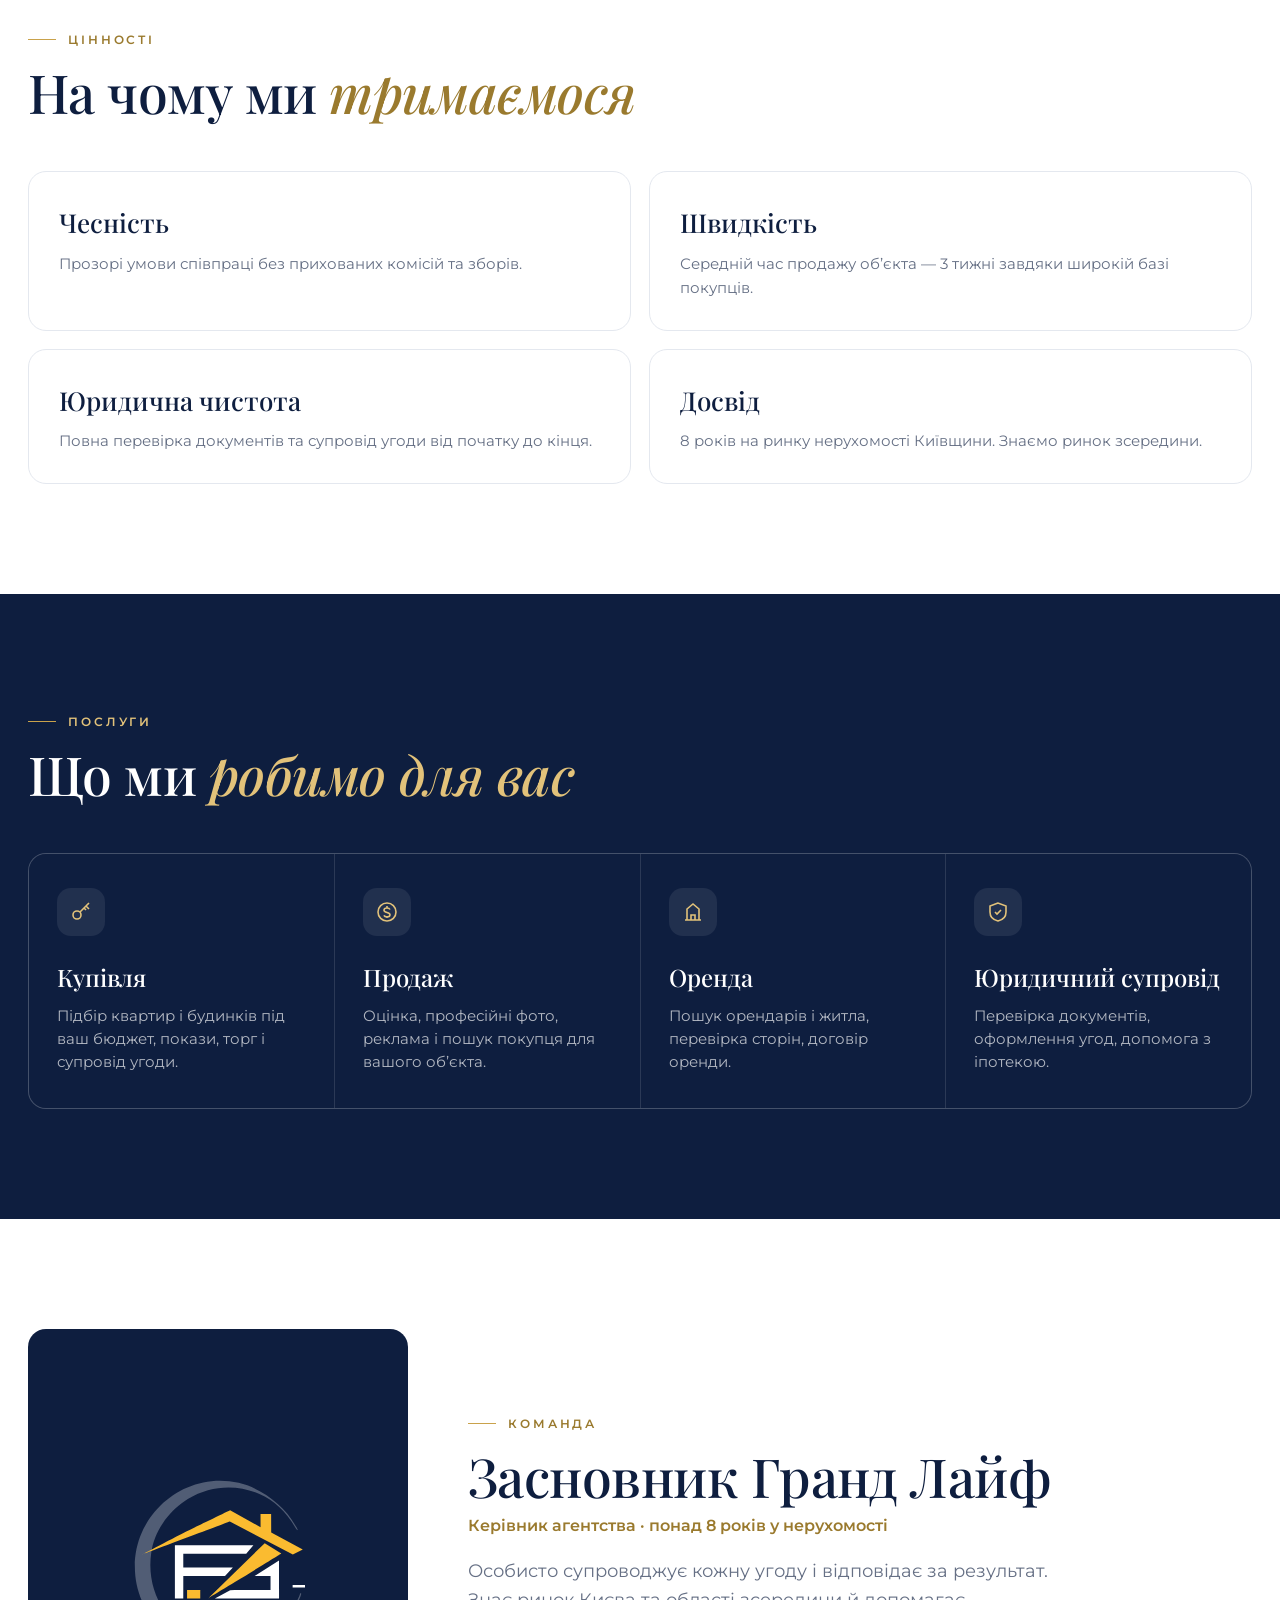
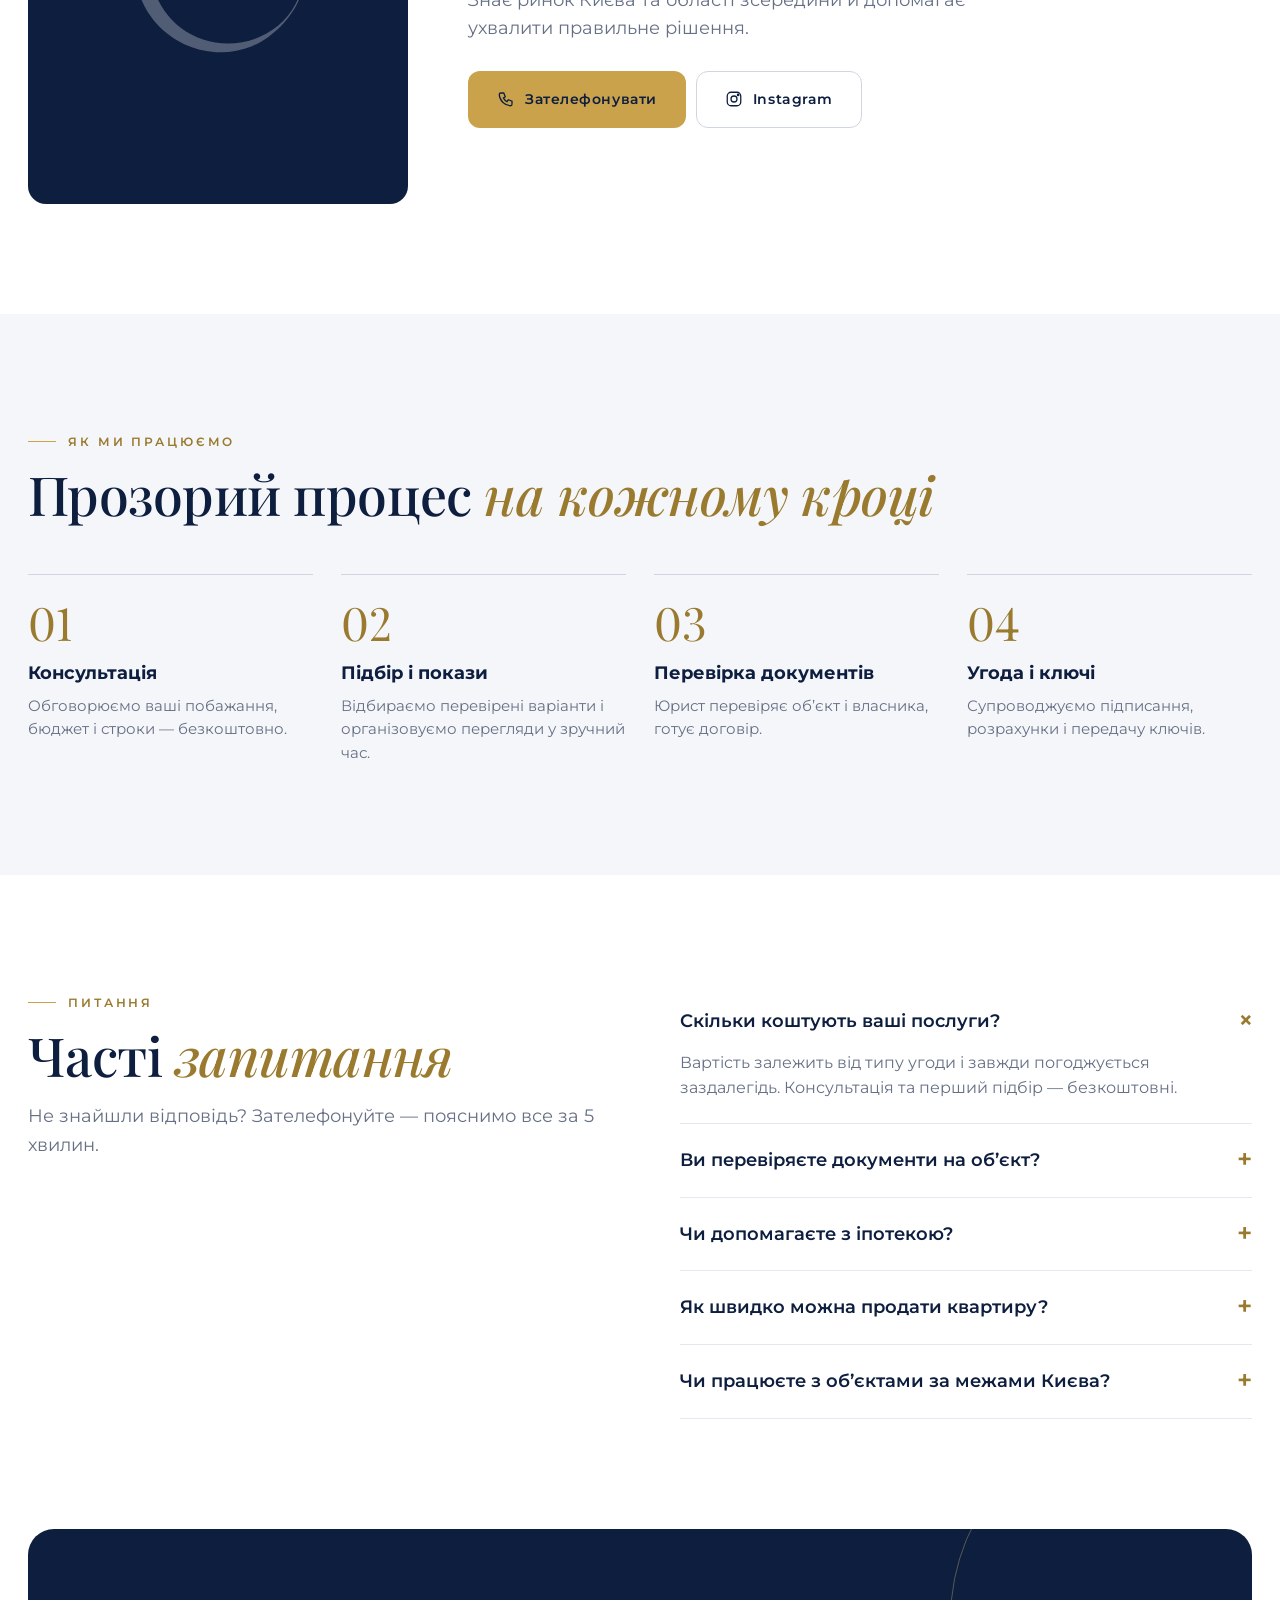
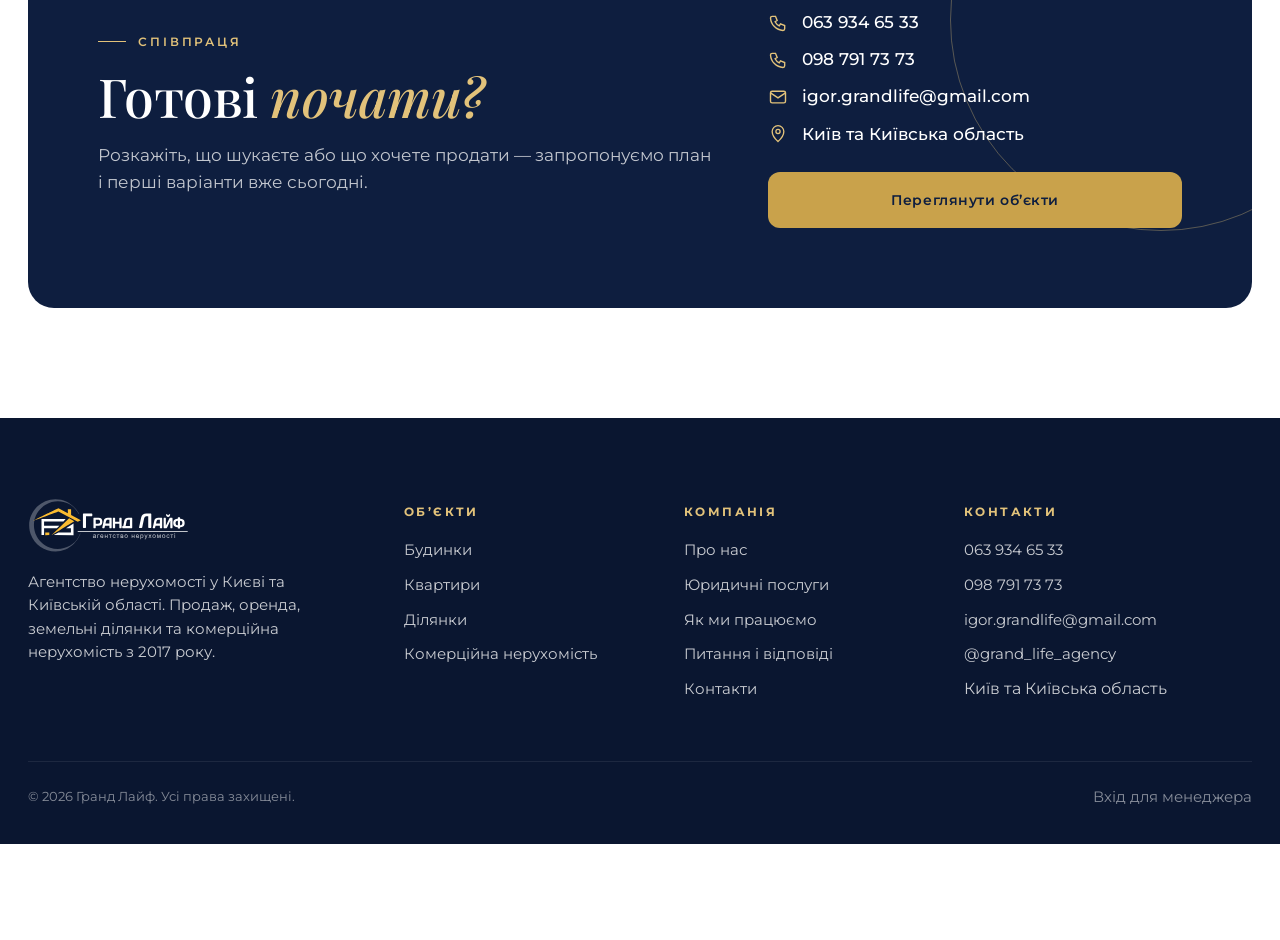
==== commit 5a8f2cf1: "Admin: choose Продаж or Оренда per listing; drop walls, bedrooms, ceiling, heating - New 'Угода' swi" ====
--- a/about.html
+++ b/about.html
@@ -8,9 +8,9 @@
 <link rel="icon" href="assets/brand/mark.svg" type="image/svg+xml">
 <link rel="preconnect" href="https://fonts.googleapis.com"><link rel="preconnect" href="https://fonts.gstatic.com" crossorigin>
 <link href="https://fonts.googleapis.com/css2?family=Montserrat:wght@400;500;600;700&family=Playfair+Display:ital,wght@0,400;0,500;0,600;1,500&display=swap" rel="stylesheet">
-<link rel="stylesheet" href="theme.css?v=20261135">
-<link rel="stylesheet" href="assets/app.css?v=20261135">
-<script src="config.js?v=20261135"></script>
+<link rel="stylesheet" href="theme.css?v=20261136">
+<link rel="stylesheet" href="assets/app.css?v=20261136">
+<script src="config.js?v=20261136"></script>
 </head>
 <body>
 <main>
@@ -83,7 +83,7 @@
   </section>
 </main>
 <script type="module">
-import { S, I, esc, layout, reveal, telHref, $ } from './assets/core.js?v=20261135';
+import { S, I, esc, layout, reveal, telHref, $ } from './assets/core.js?v=20261136';
 layout({ page: 'about' });
 const A = S.about;
 $('#aTitle').innerHTML = A.title; $('#aIntro').textContent = A.intro;
--- a/assets/app.css
+++ b/assets/app.css
@@ -586,3 +586,5 @@
 .fin-badges span { display: inline-flex; align-items: center; gap: 5px; padding: 5px 11px; border-radius: 999px; background: var(--accent-soft); color: var(--accent-ink); border: 1px solid color-mix(in srgb, var(--accent) 45%, transparent); font-size: 12px; font-weight: 700; letter-spacing: .02em; }
 .fin-badges span::before { content: ''; width: 6px; height: 6px; border-radius: 50%; background: var(--accent); }
 .pcard .fin-badges { margin-top: 8px; }
+
+.badge.rent { background: var(--dark); color: #fff; }
